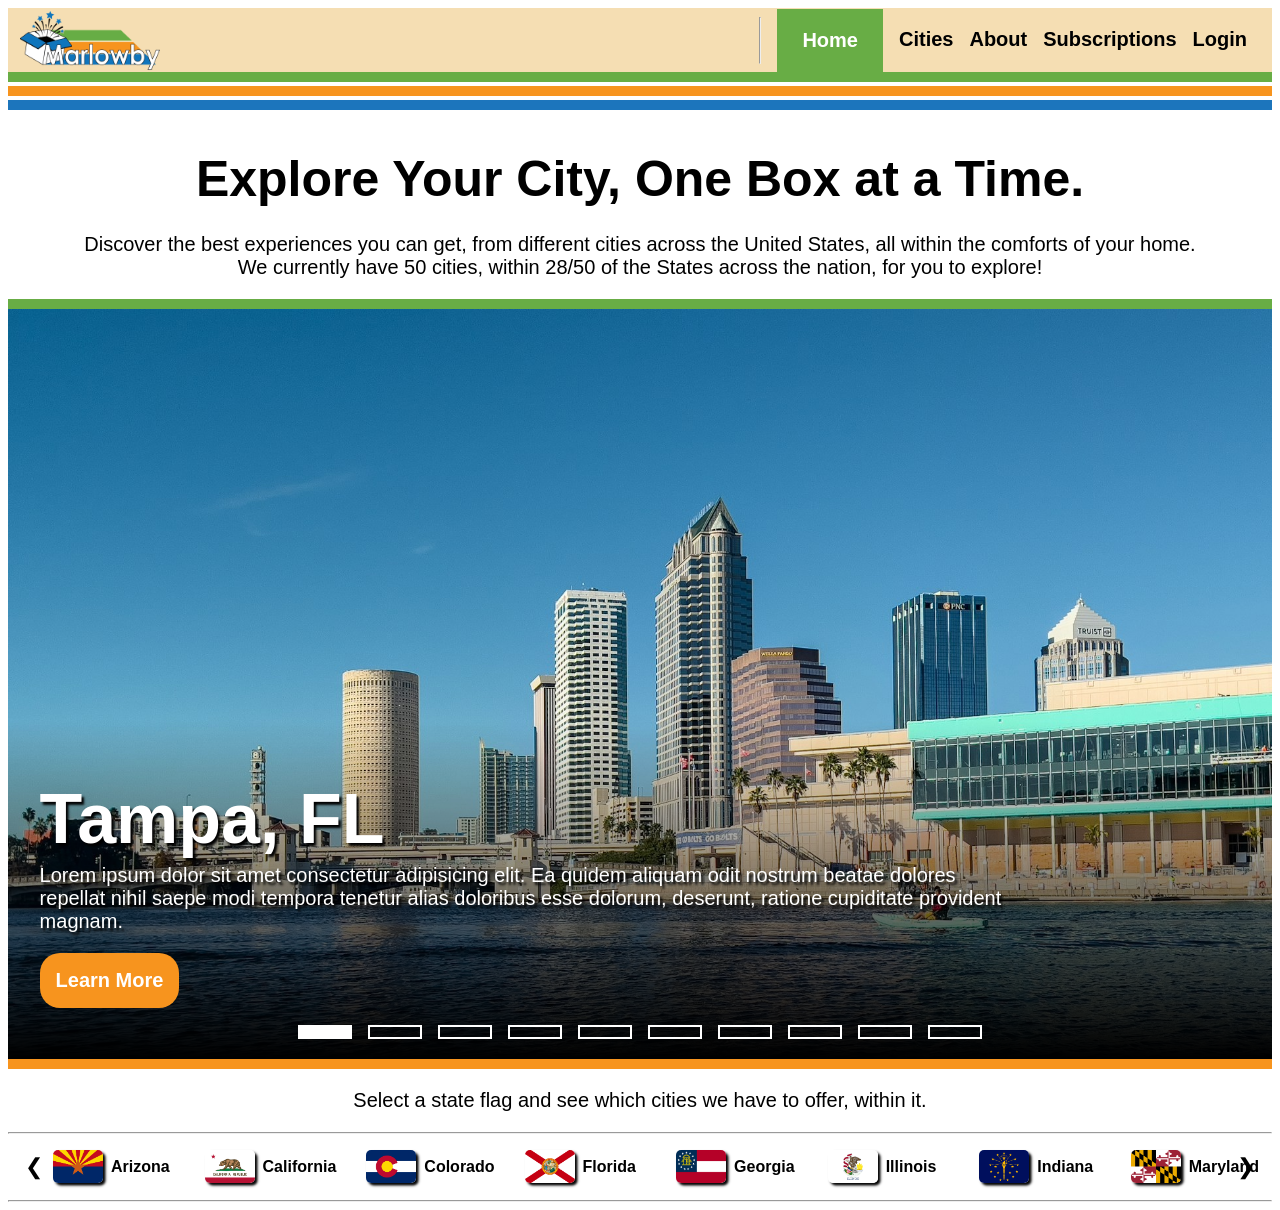
==== index.html @ a3197fec "Change navbar tools for better understanding and added code for a state Slider for the index.html an" ====
<!DOCTYPE html>
<html lang="en">
<head>
    <meta charset="UTF-8">
    <meta name="viewport" content="width=device-width, initial-scale=1.0">
    <link rel="stylesheet" type="text/css" href="NavBar.css">
    <link rel="stylesheet" type="text/css" href="indexStyle.css">
    <link rel="stylesheet" type="text/css" href="stateSlider.css">
    <link rel="icon" type="image/x-icon" href="Images/Logo/MarlowbyWebsite-Icon.png">
    <title>Marlowby/Home</title>
</head>
<body>
    <nav>
        <img src="Images/Logo/Marlowby Website-NavLogo.png" translate="Marlowby">
        <ul class="navLinkes">
            <li id="welcomeMessage"></li>
            <hr>
            <li style="padding: 1.25rem 25px;" class="activePage">Home</li>
            <li><a href="Cities.html">Cities</a></li>
            <li><a href="AboutUs.html">About</a></li>
            <li><a href="Subscription.html">Subscriptions</a></li>
            <li><a style="padding-right: 25px;" href="Login.html" id="loginNav">Login</a></li>
        </ul>
    </nav>
    <div class="greenLine">_</div>
    <div class="orangeLine">_</div>
    <div class="blueLine">_</div>

    <header class="sumInfo">
        <h1>Explore Your City, One Box at a Time.</h1>
        <p>Discover the best experiences you can get, from different cities across the United States, all within the comforts of your home.<br>
        We currently have 50 cities, within 28/50 of the States across the nation, for you to explore!</p>
    </header>
    <div class="greenLine" style="margin-bottom: 0;">_</div>

    <!--Cities' Slider-->
    <div id="citySlider">
        <figure>
            <div style="left: 0.25%;" class="cityInfo">
                <h1>Tampa, FL</h1>
                <p>Lorem ipsum dolor sit amet consectetur adipisicing elit. Ea quidem aliquam odit nostrum beatae dolores repellat nihil saepe modi tempora tenetur alias doloribus esse dolorum, deserunt, ratione cupiditate provident magnam.</p>
                <button><a href="Cities.html">Learn More</a></button>
            </div>
            <img src="Images/Cities/Edgar Cotto-Tampa-unsplash.jpg" alt="Tampa">
            <div style="left: 10.25%;" class="cityInfo">
                <h1>Los Angeles, CA</h1>
                <p>Lorem ipsum dolor sit amet consectetur adipisicing elit. Harum, deserunt nisi? Et, sunt quas? Quidem et ratione facere expedita inventore quod eius necessitatibus deleniti. Rerum optio tenetur ducimus magni et.</p>
                <button><a href="Cities.html">Learn More</a></button>
            </div>
            <img src="Images/Cities/Jake Blucker-Los Angeles-unsplash.jpg" alt="Los Angeles">
            <div style="left: 20.25%;" class="cityInfo">
                <h1>Columbus, OH</h1>
                <p>Lorem ipsum dolor sit amet consectetur adipisicing elit. Voluptates repudiandae nobis doloribus alias minima sed impedit libero a aliquam fugiat. Reprehenderit neque quidem nobis culpa ab optio quis vel libero.</p>
                <button><a href="Cities.html">Learn More</a></button>
            </div>
            <img src="Images/Cities/Jordan Griffith-Columbus-unsplash.jpg" alt="Columbus">
            <div style="left: 30.25%;" class="cityInfo">
                <h1>Jacksonville, FL</h1>
                <p>Lorem ipsum dolor sit amet consectetur adipisicing elit. Veniam accusantium laudantium id, cumque, illum a voluptas optio nemo sapiente repellendus, eaque voluptate fugiat quas exercitationem et ea tempora minima? Voluptatibus?</p>
                <button><a href="Cities.html">Learn More</a></button>
            </div>
            <img src="Images/Cities/Lance Asper-Jacksonville-unsplash.jpg" alt="Jacksonville">
            <div style="left: 40.25%;" class="cityInfo">
                <h1>New York City, NY</h1>
                <p>Lorem ipsum dolor sit amet consectetur adipisicing elit. Adipisci quam nostrum, explicabo, eos itaque minima ipsum fuga veniam doloremque facere tenetur laboriosam aliquam aut harum. Aspernatur alias ipsa impedit sunt.</p>
                <button><a href="Cities.html">Learn More</a></button>
            </div>
            <img src="Images/Cities/Luca Bravo-New York City-unsplash.jpg" alt="New York City">
            <div style="left: 50.25%;" class="cityInfo">
                <h1>Tulsa, OK</h1>
                <p>Lorem ipsum dolor sit amet consectetur adipisicing elit. Qui aut velit eum sunt ipsam ducimus sed quas. Sint est debitis doloribus dolore error tenetur inventore accusamus cumque, culpa dolorum ipsam!</p>
                <button><a href="Cities.html">Learn More</a></button>
            </div>
            <img src="Images/Cities/Mick Haupt-Tulsa-unsplash.jpg" alt="Tulsa">
            <div style="left: 60.25%;" class="cityInfo">
                <h1>Philadelphia, PA</h1>
                <p>Lorem ipsum, dolor sit amet consectetur adipisicing elit. Aut magnam, id incidunt ipsa impedit, a nostrum nam alias iusto numquam sunt mollitia minima ipsum quod deleniti ratione, ex eius culpa?</p>
                <button><a href="Cities.html">Learn More</a></button>
            </div>
            <img src="Images/Cities/Pretty Pink-Philadelphia-unsplash.jpg" alt="Philadelphia">
            <div style="left: 70.25%;" class="cityInfo">
                <h1>Chicago, IL</h1>
                <p>Lorem ipsum, dolor sit amet consectetur adipisicing elit. Temporibus quia aspernatur obcaecati. Distinctio numquam ut, ab necessitatibus adipisci quidem at reprehenderit quasi. Unde magni consequatur, exercitationem veniam labore aperiam expedita!</p>
                <button><a href="Cities.html">Learn More</a></button>
            </div>
                <img src="Images/Cities/Richard McDavid-Chicago-unsplash.jpg" alt="Chicago">
            <div style="left: 80.25%;" class="cityInfo">
                <h1>Arlington, TX</h1>
                <p>Lorem ipsum, dolor sit amet consectetur adipisicing elit. Repellat dicta odit, exercitationem voluptas vero similique. Dolores, doloribus quis. Numquam odio iste assumenda saepe architecto voluptatum delectus quas sunt veritatis distinctio!</p>
                <button><a href="Cities.html">Learn More</a></button>
            </div>
            <img src="Images/Cities/Trac Vu-Arlington-unsplash.jpg" alt="Arlington">
            <div style="left: 90.25%;" class="cityInfo">
                <h1>Houston, TX</h1>
                <p>Lorem ipsum dolor sit amet consectetur adipisicing elit. Tempore minima ullam pariatur perferendis cum, mollitia nemo alias iure molestias aspernatur non libero dolorem ducimus eligendi maiores suscipit consectetur placeat! Necessitatibus!</p>
                <button><a href="Cities.html">Learn More</a></button>
            </div>
            <img src="Images/Cities/Trac Vu-Houston-unsplash.jpg" alt="Houston">
        </figure>
        <div class="citySliderBtns">
            <input type="radio" name="r" id="r1">
            <input type="radio" name="r" id="r2">
            <input type="radio" name="r" id="r3">
            <input type="radio" name="r" id="r4">
            <input type="radio" name="r" id="r5">
            <input type="radio" name="r" id="r6">
            <input type="radio" name="r" id="r7">
            <input type="radio" name="r" id="r8">
            <input type="radio" name="r" id="r9">
            <input type="radio" name="r" id="r10">
        </div>
        <div class="citySliderNav">
            <label for="r1" class="bar"></label>
            <label for="r2" class="bar"></label>
            <label for="r3" class="bar"></label>
            <label for="r4" class="bar"></label>
            <label for="r5" class="bar"></label>
            <label for="r6" class="bar"></label>
            <label for="r7" class="bar"></label>
            <label for="r8" class="bar"></label>
            <label for="r9" class="bar"></label>
            <label for="r10" class="bar"></label>
        </div>
    </div>
     <div class="orangeLine">_</div>
    
    <!--How it works-->
    <!--<div class="sumInfo">
        <h1>How it works!</h1>
    </div>-->
    
    <!--States' Slider-->
    <div class="sumInfo">
        <p>Select a state flag and see which cities we have to offer, within it.</p>
    </div>
    <hr>
    <div id="stateSlider">
        <button class="sliderArrow leftArrow" onclick="slideStates(-1)">
            &#10094;
        </button>
        <ul class="stateBox" id="stateList">
            <li class="stateFlag">
                <a href="Cities.html"><img src="Images/State Flags/az.jpg" alt="Arizona">
                    <h1>Arizona</h1>
                </a>
            </li>
            <li class="stateFlag">
                <a href="Cities.html"><img src="Images/State Flags/ca.jpg" alt="California">
                    <h1>California</h1>
                </a>
            </li>
            <li class="stateFlag">
                <a href="Cities.html"><img src="Images/State Flags/co.jpg" alt="Colorado">
                    <h1>Colorado</h1>
                </a>
            </li>
            <li class="stateFlag">
                <a href="Cities.html"><img src="Images/State Flags/fl.jpg" alt="Florida">
                    <h1>Florida</h1>
                </a>
            </li>
            <li class="stateFlag">
                <a href="Cities.html"><img src="Images/State Flags/ga.jpg" alt="Georgia">
                    <h1>Georgia</h1>
                </a>
            </li>
            <li class="stateFlag">
                <a href="Cities.html"><img src="Images/State Flags/il.jpg" alt="Illinois">
                    <h1>Illinois</h1>
                </a>
            </li>
            <li class="stateFlag">
                <a href="Cities.html"><img src="Images/State Flags/in.jpg" alt="Indiana">
                    <h1>Indiana</h1>
                </a>
            </li>
                  <li class="stateFlag">
                <a href="Cities.html"><img src="Images/State Flags/md.jpg" alt="Maryland">
                    <h1>Maryland</h1>
                </a>
            </li>
            <li class="stateFlag">
                <a href="Cities.html"><img src="Images/State Flags/ma.jpg" alt="Massachusetts">
                    <h1>Massachusetts</h1>
                </a>
            </li>
            <li class="stateFlag">
                <a href="Cities.html"><img src="Images/State Flags/mi.jpg" alt="Michigan">
                    <h1>Michigan</h1>
                </a>
            </li>
            <li class="stateFlag">
                <a href="Cities.html"><img src="Images/State Flags/mn.jpg" alt="Minnesota">
                    <h1>Minnesota</h1>
                </a>
            </li>
            <li class="stateFlag">
                <a href="Cities.html"><img src="Images/State Flags/mo.jpg" alt="Montana">
                    <h1>Montana</h1>
                </a>
            </li>
            <li class="stateFlag">
                <a href="Cities.html"><img src="Images/State Flags/nc.jpg" alt="North Carolina">
                    <h1>North Carolina</h1>
                </a>
            </li>
            <li class="stateFlag">
                <a href="Cities.html"><img src="Images/State Flags/ne.jpg" alt="Nebraska">
                    <h1>Nebraska</h1>
                </a>
            </li>
            <li class="stateFlag">
                <a href="Cities.html"><img src="Images/State Flags/nm.jpg" alt="New Mexico">
                    <h1>New Mexico</h1>
                </a>
            </li>
            <li class="stateFlag">
                <a href="Cities.html"><img src="Images/State Flags/nv.jpg" alt="Nevada">
                    <h1>Nevada</h1>
                </a>
            </li>
            <li class="stateFlag">
                <a href="Cities.html"><img src="Images/State Flags/ny.jpg" alt="New York">
                    <h1>New York</h1>
                </a>
            </li>
            <li class="stateFlag">
                <a href="Cities.html"><img src="Images/State Flags/oh.jpg" alt="Ohio">
                    <h1>Ohio</h1>
                </a>
            </li>
            <li class="stateFlag">
                <a href="Cities.html"><img src="Images/State Flags/ok.jpg" alt="Oklahoma">
                    <h1>Oklahoma</h1>
                </a>
            </li>
            <li class="stateFlag">
                <a href="Cities.html"><img src="Images/State Flags/or.jpg" alt="Oregon">
                    <h1>Oregon</h1>
                </a>
            </li>
            <li class="stateFlag">
                <a href="Cities.html"><img src="Images/State Flags/pa.jpg" alt="Pennsylvania">
                    <h1>Pennsylvania</h1>
                </a>
            </li>
            <li class="stateFlag">
                <a href="Cities.html"><img src="Images/State Flags/tn.jpg" alt="Tennessee">
                    <h1>Tennessee</h1>
                </a>
            </li>
            <li class="stateFlag">
                <a href="Cities.html"><img src="Images/State Flags/tx.jpg" alt="Texas">
                    <h1>Texas</h1>
                </a>
            </li>
            <li class="stateFlag">
                <a href="Cities.html"><img src="Images/State Flags/va.jpg" alt="Virginia">
                    <h1>Virginia</h1>
                </a>
            </li>
            <li class="stateFlag">
                <a href="Cities.html"><img src="Images/State Flags/wa.jpg" alt="Washington">
                    <h1>Washington</h1>
                </a>
            </li>
            <li class="stateFlag">
                <a href="Cities.html"><img src="Images/State Flags/wi.jpg" alt="Wisconsin">
                    <h1>Wisconsin</h1>
                </a>
            </li>
        </ul>
        <button class="sliderArrow rightArrow" onclick="slideStates(1)">
            &#10095;
        </button>
    </div>
    <hr>

    <script src="logInScripts.js"></script>
    <script src="sliderScripts.js"></script>
</body>
</html>
---- NavBar.css ----
body{
    font-family: "Century Gothic", sans-serif;
    color: black;
}
nav {
    width: 100%;
    height: 4rem;
    background-color: wheat;
    display: flex;
    align-items: center;
    justify-content: flex-end;
}
nav img {
    margin-right: auto;
    margin-top: 0.25rem;
    padding: 0.75rem;
    width: 140px;
}
.navLinkes {
    list-style: none;
    display: flex;
    gap: 1rem;
}
.navLinkes li, #welcomeMessage {
    padding-top: 1.20rem;
    padding-bottom: 1.20rem;
    position: relative;
    font-size: 1.25rem;
    font-weight: bold;
}
.activePage {
    background-color: rgb(104 173 69);
    color: white;
}
.navLinkes li a{
    text-decoration: none;
    color: black;
    transition: 0.30s;
}
.navLinkes li a:hover {
    padding: 1.20rem 25px;
    padding-bottom: 1.30rem;
    font-size: 1.30rem;
    background-color: rgb(104 173 69);
    color: white;
    cursor: pointer;
}
#loginNav {
    position: relative;
    font-size: 1.25rem;
    font-weight: bold;
    text-decoration: none;
    transition: 0.30s;
}
.greenLine {
    width: 100%;
    height: 10px;
    margin-bottom: 0.25rem;
    background-color: rgb(104 173 69);
    color: transparent;
}
.orangeLine {
    width: 100%;
    height: 10px;
    margin-bottom: 0.25rem;
    background-color: rgb(247 148 30);
    color: transparent;
}
.blueLine {
    width: 100%;
    height: 10px;
    background-color: rgb(28 117 188);
    color: transparent;
}

/* MOBILE friendly */
@media (max-width: 768px) {

    nav {
        flex-direction: column;
        padding: 1rem;
    }

    .navLinkes {
        flex-direction: column;
        align-items: center;
        gap: 1rem;
    }
}
---- indexStyle.css ----
/* Header */
.sumInfo {
    text-align: center;
}
.sumInfo h1 {
    font-size: 50px;
    font-weight: bold;
    margin-top: 40px;
    margin-bottom: 25px;
}
.sumInfo p {
    font-size: 20px;
}

/* City Slider */
#citySlider {
    overflow: hidden;
    background-color: black;
    position: relative;
}

#citySlider figure {
    position: relative;
    width: 1000%;
    height: 750px;
    margin: 0;
    left: 0;
    animation: none;
    transition: transform 0.8s ease-in-out;
}
.cityInfo {
    position: absolute;
    color: white;
    text-shadow: 2.5px 2.5px 2.5px black;
    z-index: 1;
}
.cityInfo h1 {
    margin-top: 470px;
    margin-bottom: 0;
    font-size: 70px;
}
.cityInfo p {
    font-family: Arial, Helvetica, sans-serif;
    margin-top: 5px;
    font-size: 20px;
    width: 50%;
}
.cityInfo button {
    padding: 1rem;
    font-family: "Century Gothic", sans-serif;
    background-color: rgb(247 148 30);
    color: white;
    border: none;
    border-radius: 20px;
    cursor: pointer;
}
.cityInfo a {
    font-size: 1.25rem;
    font-weight: bold;
    text-decoration: none;
    color: white;
    transition: 0.25s;
}
.cityInfo a:hover {
    font-size: 1.30rem;
}
#citySlider figure img {
    float: left;
    width: 10%;
    height: 750px;
    mask-image: linear-gradient(to bottom, black 55%, transparent);
}
.citySliderNav {
    bottom: 20px;
    display: flex;
    column-gap: 1rem;
    position: absolute;
    left: 50%;
    transform: translateX(-50%);
    z-index: 2;
}
input[name="r"]{
    position: absolute;
    visibility: hidden;
}
.bar {
    width: 50px;
    height: 10px;
    border: 2px solid white;
    cursor: pointer;
    transition: 1s;
}
.bar:hover {
    width: 55px;
    height: 15px;
    background-color: white;
}
.bar.active {
    background-color: white;
}

/* MOBILE friendly */
@media screen and (max-width: 750px) {

    nav {
        flex-direction: column;
        height: auto;
        padding: 15px;
    }
    nav ul {
        flex-direction: column;
        align-items: center;
        padding: 0;
    }
    header p:first-child {
        font-size: 30px !important;
    }
    header p:nth-child(2) {
        font-size: 16px !important;
        padding: 0 15px;
    }
    #citySlider figure, #citySlider figure img {
        height: 325px;
    }
    .cityInfo h1 {
        margin-top: 130px;
        font-size: 35px;
    }
    .cityInfo p {
        font-size: 14px;
        width: 30%;
    }
    .cityInfo button {
        padding: 0.75rem;
    }
    .cityInfo a {
        font-size: .75rem;
    }
    .cityInfo a:hover {
    font-size: .90rem;
}
    .bar {
        width: 25px;
        height: 5px;
    }
    .bar:hover {
        width: 30px;
        height: 10px;
    }
    .citySliderNav {
        bottom: 10px;
        column-gap: 0.5rem;
    }
}
---- stateSlider.css ----
#stateSlider {
    overflow: hidden;
    position: relative;
    font-family: "Century Gothic", sans-serif;
    width: 100%;
    padding: 10px, 60px, 10px, 30px;
    box-sizing: border-box;
}

.stateBox {
    list-style: none;
    display: grid;
    grid-template-columns: repeat(8, 1fr);
    grid-template-rows: repeat(1, 50px);
    gap: 12px;
    margin: auto;
    transition: transform 0.5s ease;
}

.stateFlag {
    border-radius: 5px;
    padding: 5px;
    width: 100%;
    height: 50px;
    display: flex;
    align-items: center;
    gap: 8px;
    box-sizing: border-box;
}
.stateFlag img {
    width: 50px;
    height: 33px;
    border-radius: 5px;
    box-shadow: 2.5px 2.5px 2.5px black;
}
.stateFlag h1 {
    font-size: 16px;
    margin: 8px;
}
.stateFlag a {
    display: flex;
    text-decoration: none;
    color: black;
    transition: 0.30s;
}
.stateFlag a:hover {
    color: rgb(28 117 188);
    cursor: pointer;
}
.sliderArrow {
    position: absolute;
    top: 50%;
    transform: translateY(-50%);
    z-index: 2;
    border: none;
    color: black;
    background-color: transparent;
    font-size: 22px;
    cursor: pointer;
    padding: 12px;
    transition: 0.30s;;
}
.leftArrow {
    left: 5px;
}

.rightArrow {
    right: 5px;
}
.sliderArrow:hover {
    background: rgb(28, 117, 188);
    color: white;
}
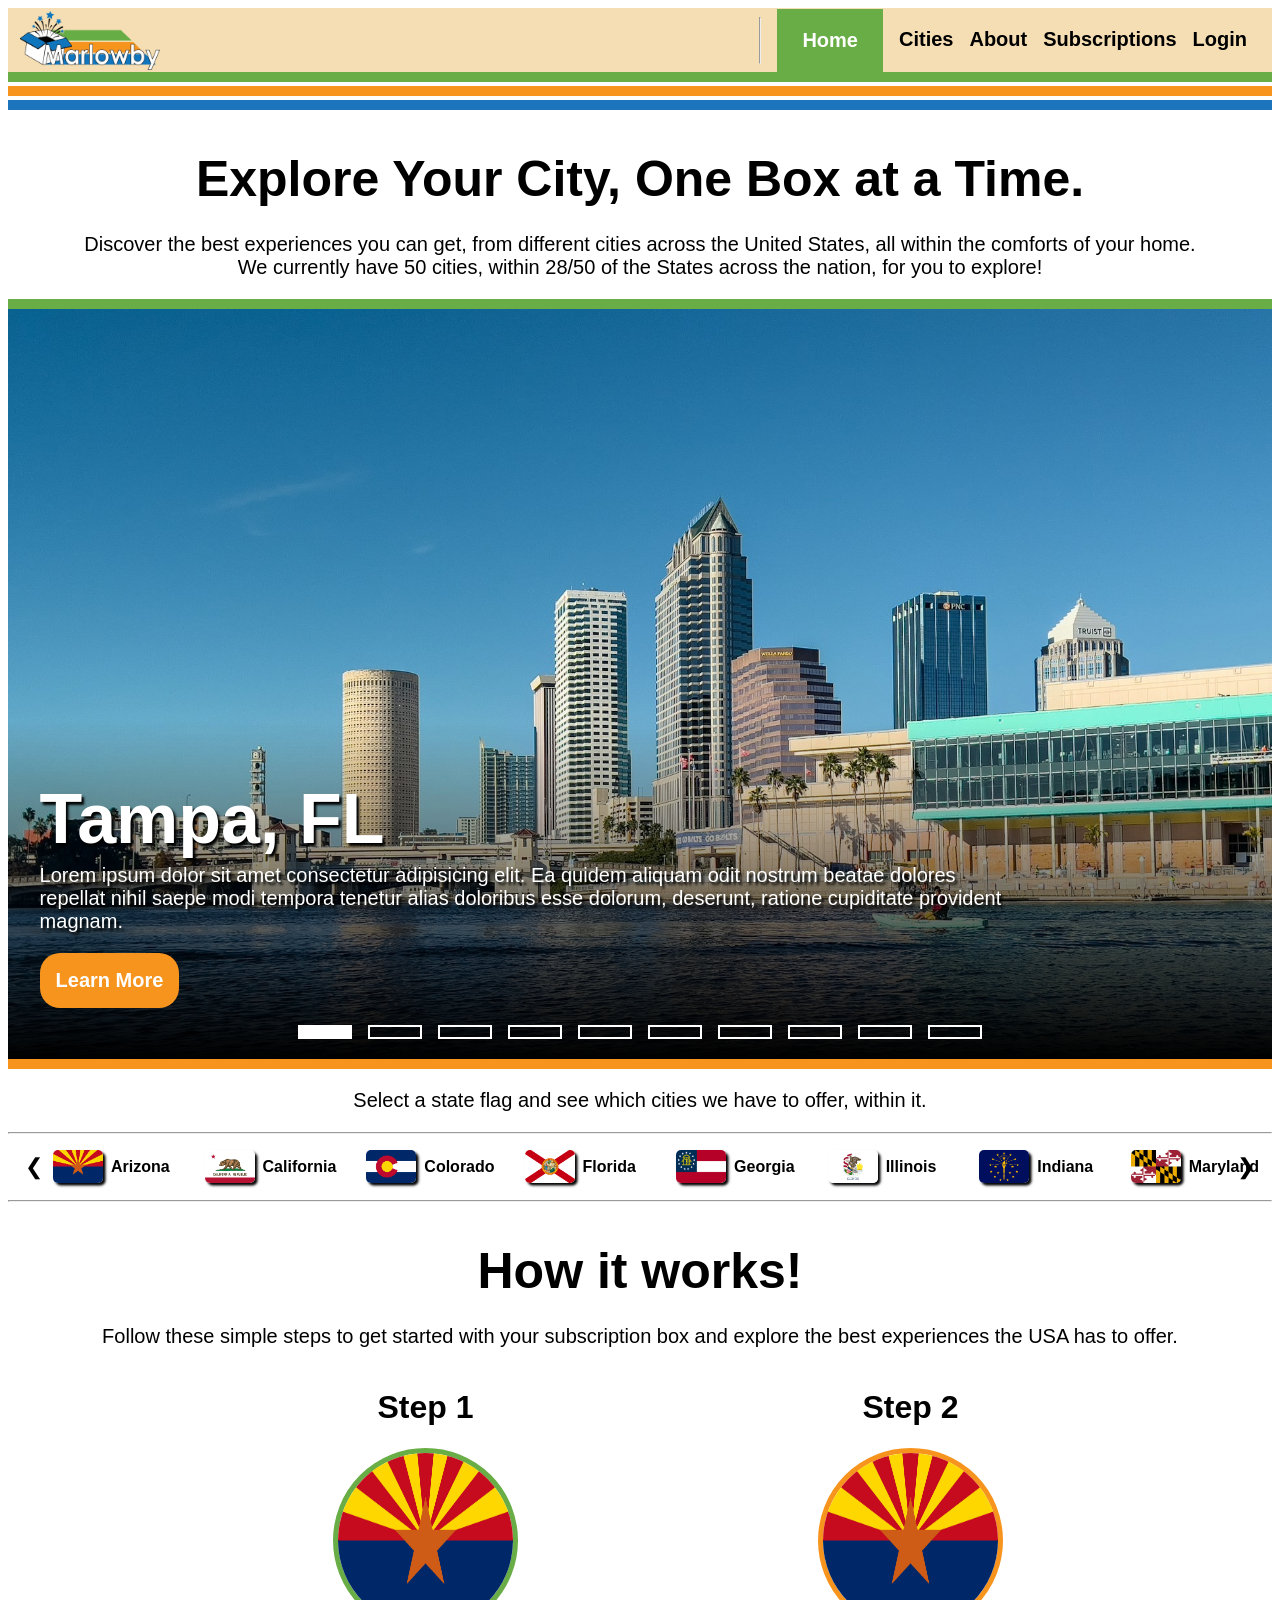
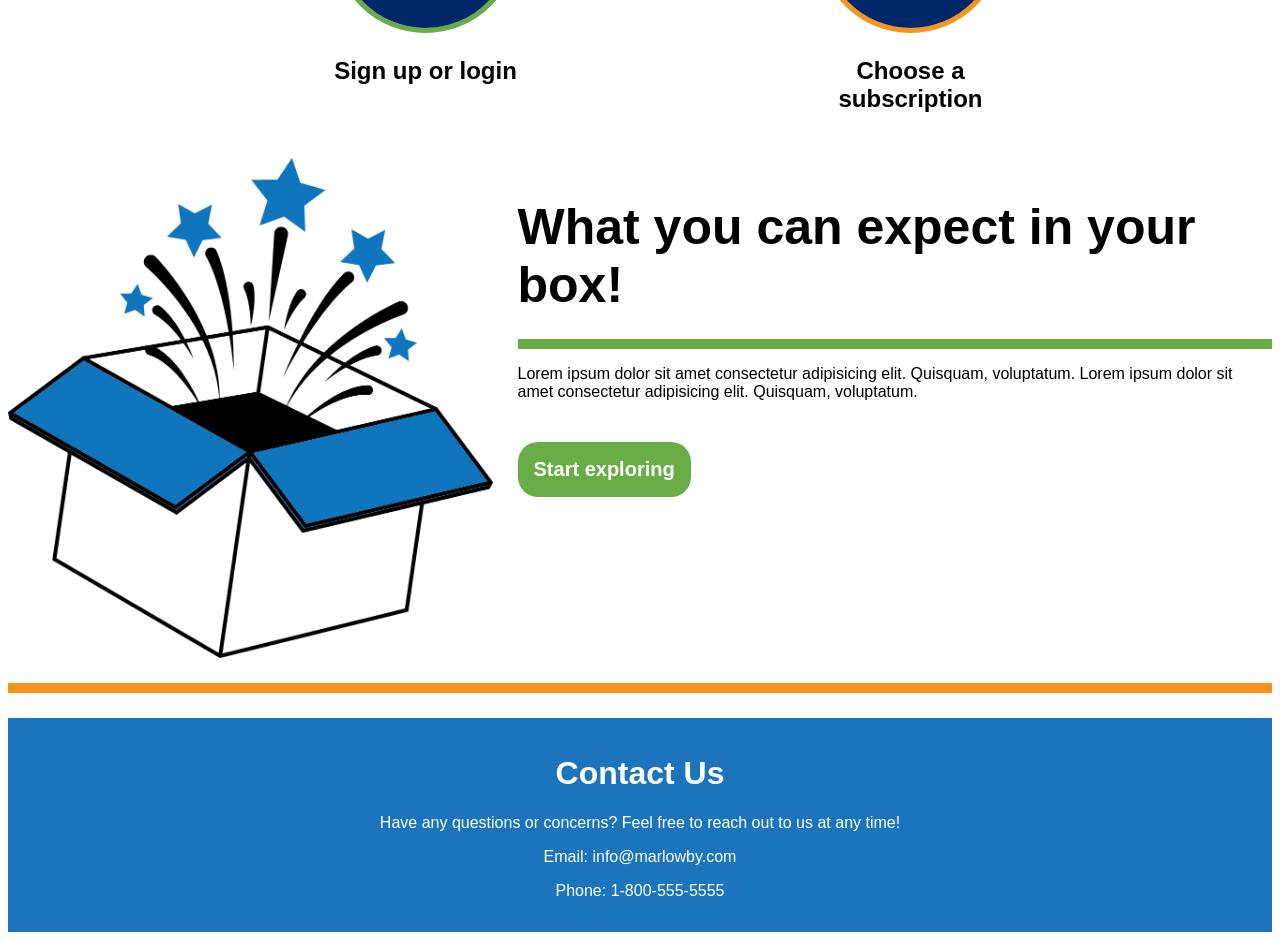
==== commit c6824e88: "Enhance Subscription and Index pages with 'How it works' section and styling updates; adjust navbar " ====
--- a/index.html
+++ b/index.html
@@ -124,11 +124,6 @@
     </div>
      <div class="orangeLine">_</div>
     
-    <!--How it works-->
-    <!--<div class="sumInfo">
-        <h1>How it works!</h1>
-    </div>-->
-    
     <!--States' Slider-->
     <div class="sumInfo">
         <p>Select a state flag and see which cities we have to offer, within it.</p>
@@ -276,6 +271,51 @@
     </div>
     <hr>
 
+    <!--How it works-->
+    <div class="sumInfo">
+        <h1>How it works!</h1>
+        <p>Follow these simple steps to get started with your subscription box and explore the best experiences the USA has to offer.</p>
+    </div>
+        <div class="steps">
+            <div class="step1">
+                <h1>Step 1</h1>
+                <img src="Images/State Flags/az.jpg">
+                <h2>Sign up or login</h2>
+            </div>
+            <div class="step2">
+                <h1>Step 2</h1>
+                <img src="Images/State Flags/az.jpg">
+                <h2>Choose a subscription</h2>
+            </div>
+            <div class="step3">
+                <h1>Step 3</h1>
+                <img src="Images/State Flags/az.jpg">
+                <h2>Wait for your delivery</h2>
+            </div>
+            </div>
+
+    <!--Box Showing-->
+    <div class="boxShow">
+        <img src="Images/Logo/MarlowbyWebsite-Icon.png">
+        <div class="boxShowInfo">
+            <h1>What you can expect in your box!</h1>
+            <div class="greenLine">_</div>
+            <p>Lorem ipsum dolor sit amet consectetur adipisicing elit. Quisquam, voluptatum. Lorem ipsum dolor sit amet consectetur adipisicing elit. Quisquam, voluptatum.</p>
+            <button><a href="subscription.html">Start exploring</a></button>
+        </div>
+    </div>
+    <div style="margin-top: 25px;" class="orangeLine">_</div>
+
+    <!--Footer-->
+    <footer>
+        <div class="footerInfo">
+            <h1>Contact Us</h1>
+            <p>Have any questions or concerns? Feel free to reach out to us at any time!</p>
+            <p>Email: info@marlowby.com</p>
+            <p>Phone: 1-800-555-5555</p>
+        </div>
+    </footer>
+
     <script src="logInScripts.js"></script>
     <script src="sliderScripts.js"></script>
 </body>
--- a/indexStyle.css
+++ b/indexStyle.css
@@ -99,6 +99,81 @@
     background-color: white;
 }
 
+/* How it works */
+.steps {
+    text-align: center;
+    padding: 0 25px;
+    display: flex;
+}
+.steps img {
+    width: 175px;
+    height: 175px;
+    border-radius: 50%;
+}
+.step1 {
+    margin-right: 300px;
+    margin-left: 300px;
+}
+.step1 img {
+    border: 5px solid rgb(104 173 69);
+}
+.step2 img {
+    border: 5px solid rgb(247 148 30);
+}
+.step3 img {
+    border: 5px solid rgb(79 129 189);
+}
+.step3 {
+    margin-left: 300px;
+}
+
+/* Box showing */
+.boxShow {
+    display: flex;
+    gap: 25px;
+    margin-top: 25px;
+}
+.boxShow h1 {
+    font-size: 50px;
+    font-weight: bold;
+    margin-top: 40px;
+    margin-bottom: 25px;
+}
+.boxShow img {
+    width: 500px;
+    height: 500px;
+    border-radius: 5px;
+}
+.boxShow button {
+    margin-top: 25px;
+    padding: 1rem;
+    background-color: rgb(104 173 69);
+    border: none;
+    border-radius: 20px;
+    cursor: pointer;
+    transition: 0.30s;
+}
+.boxShow button a {
+   text-decoration: none;
+   font-family: "Century Gothic", sans-serif;
+   font-size: 1.25rem;
+   font-weight: bold;
+   color: white;
+}
+.boxShow button:hover {
+    background-color: rgb(247 148 30);
+}
+
+/*Footer*/
+footer {
+    font-family: "Century Gothic", sans-serif;
+    margin-top: 25px;
+    background-color: rgb(28 117 188);
+    color: white;
+    text-align: center;
+    padding: 1rem;
+}
+
 /* MOBILE friendly */
 @media screen and (max-width: 750px) {
 
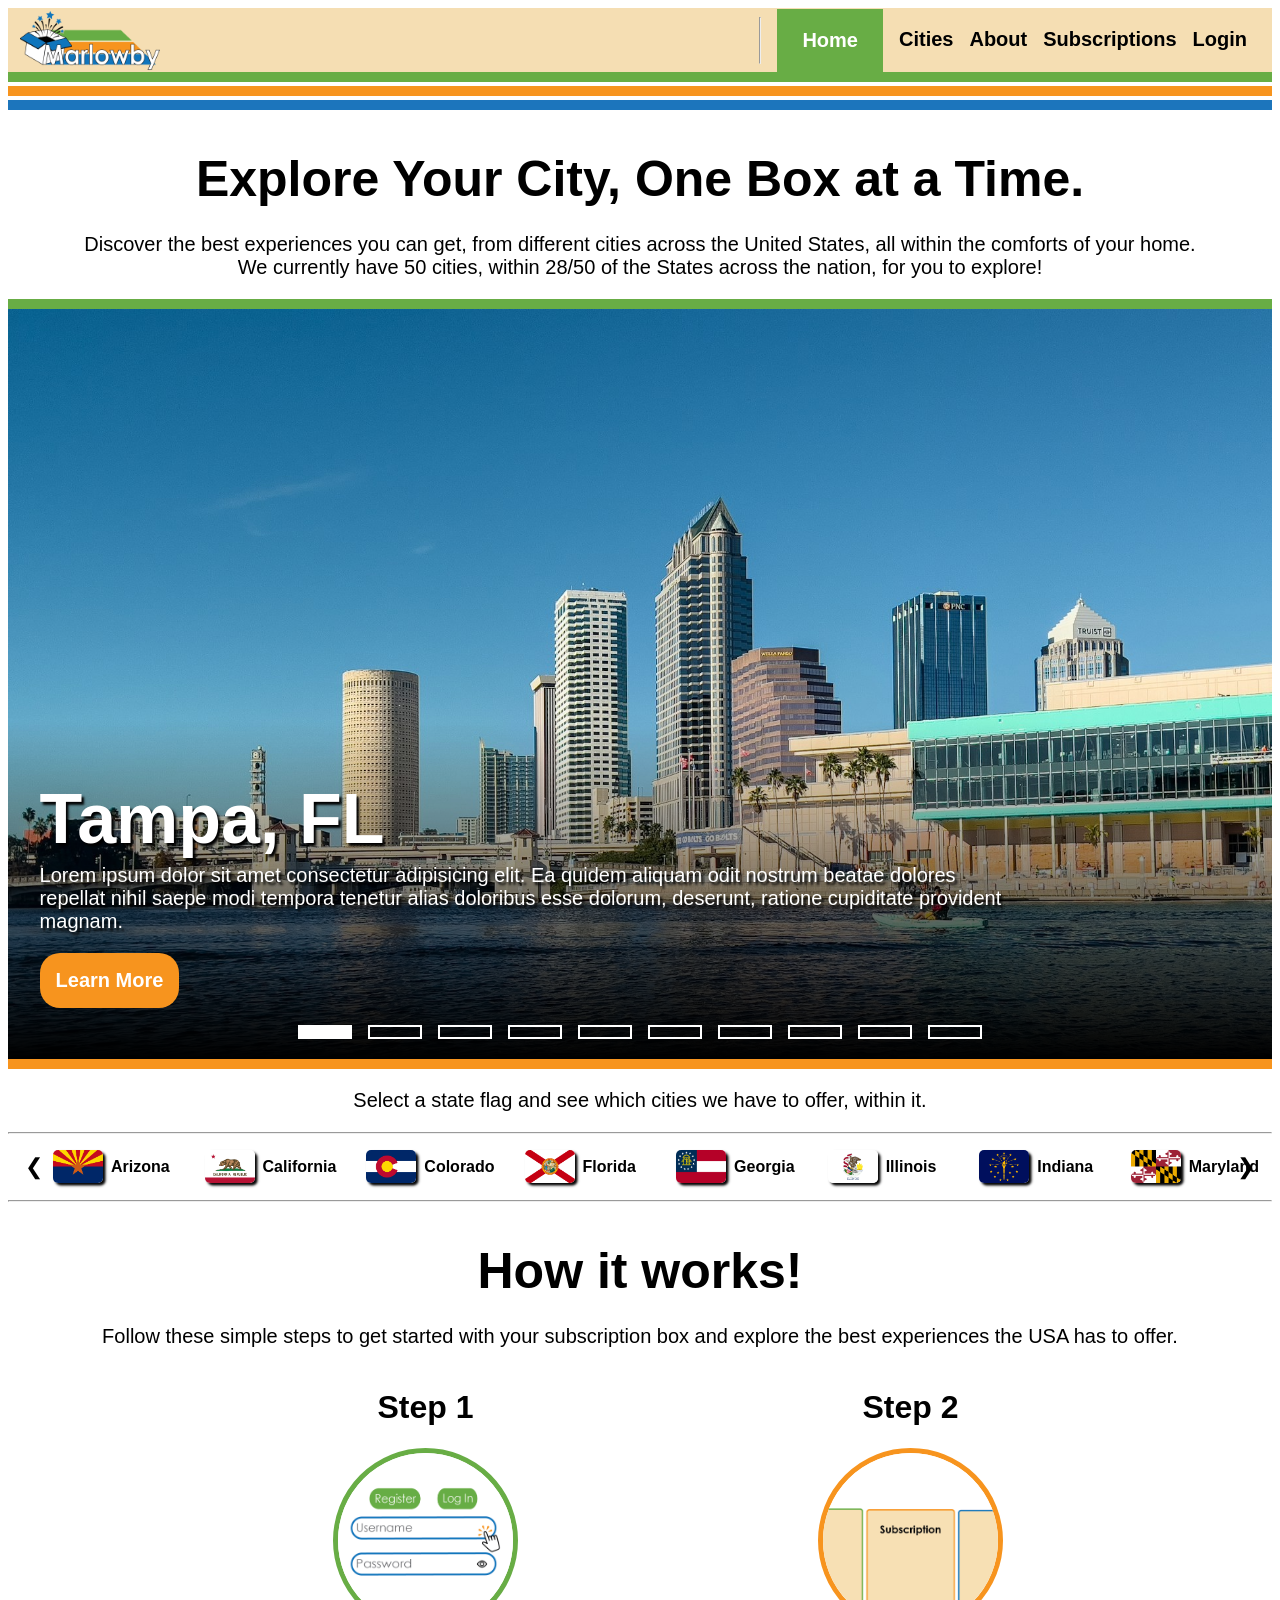
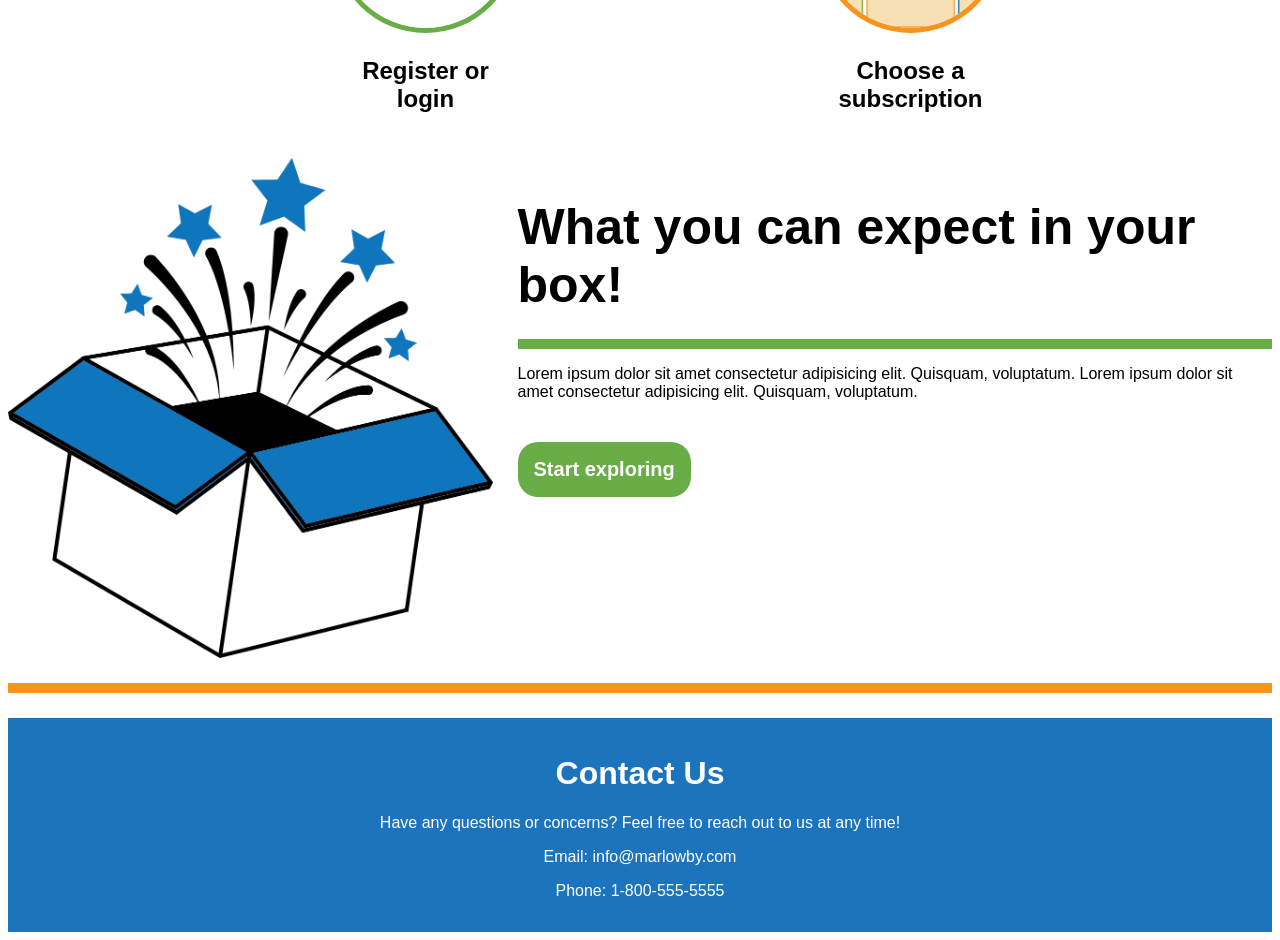
==== commit 61f88845: "Update images and headings in index.html" ====
--- a/index.html
+++ b/index.html
@@ -279,20 +279,20 @@
         <div class="steps">
             <div class="step1">
                 <h1>Step 1</h1>
-                <img src="Images/State Flags/az.jpg">
-                <h2>Sign up or login</h2>
+                <img src="Images/Steps/Step1-Image.png">
+                <h2>Register or login</h2>
             </div>
             <div class="step2">
                 <h1>Step 2</h1>
-                <img src="Images/State Flags/az.jpg">
+                <img src="Images/Steps/Step2-Image.png">
                 <h2>Choose a subscription</h2>
             </div>
             <div class="step3">
                 <h1>Step 3</h1>
-                <img src="Images/State Flags/az.jpg">
+                <img src="Images/Steps/Step3-image.png">
                 <h2>Wait for your delivery</h2>
             </div>
-            </div>
+        </div>
 
     <!--Box Showing-->
     <div class="boxShow">
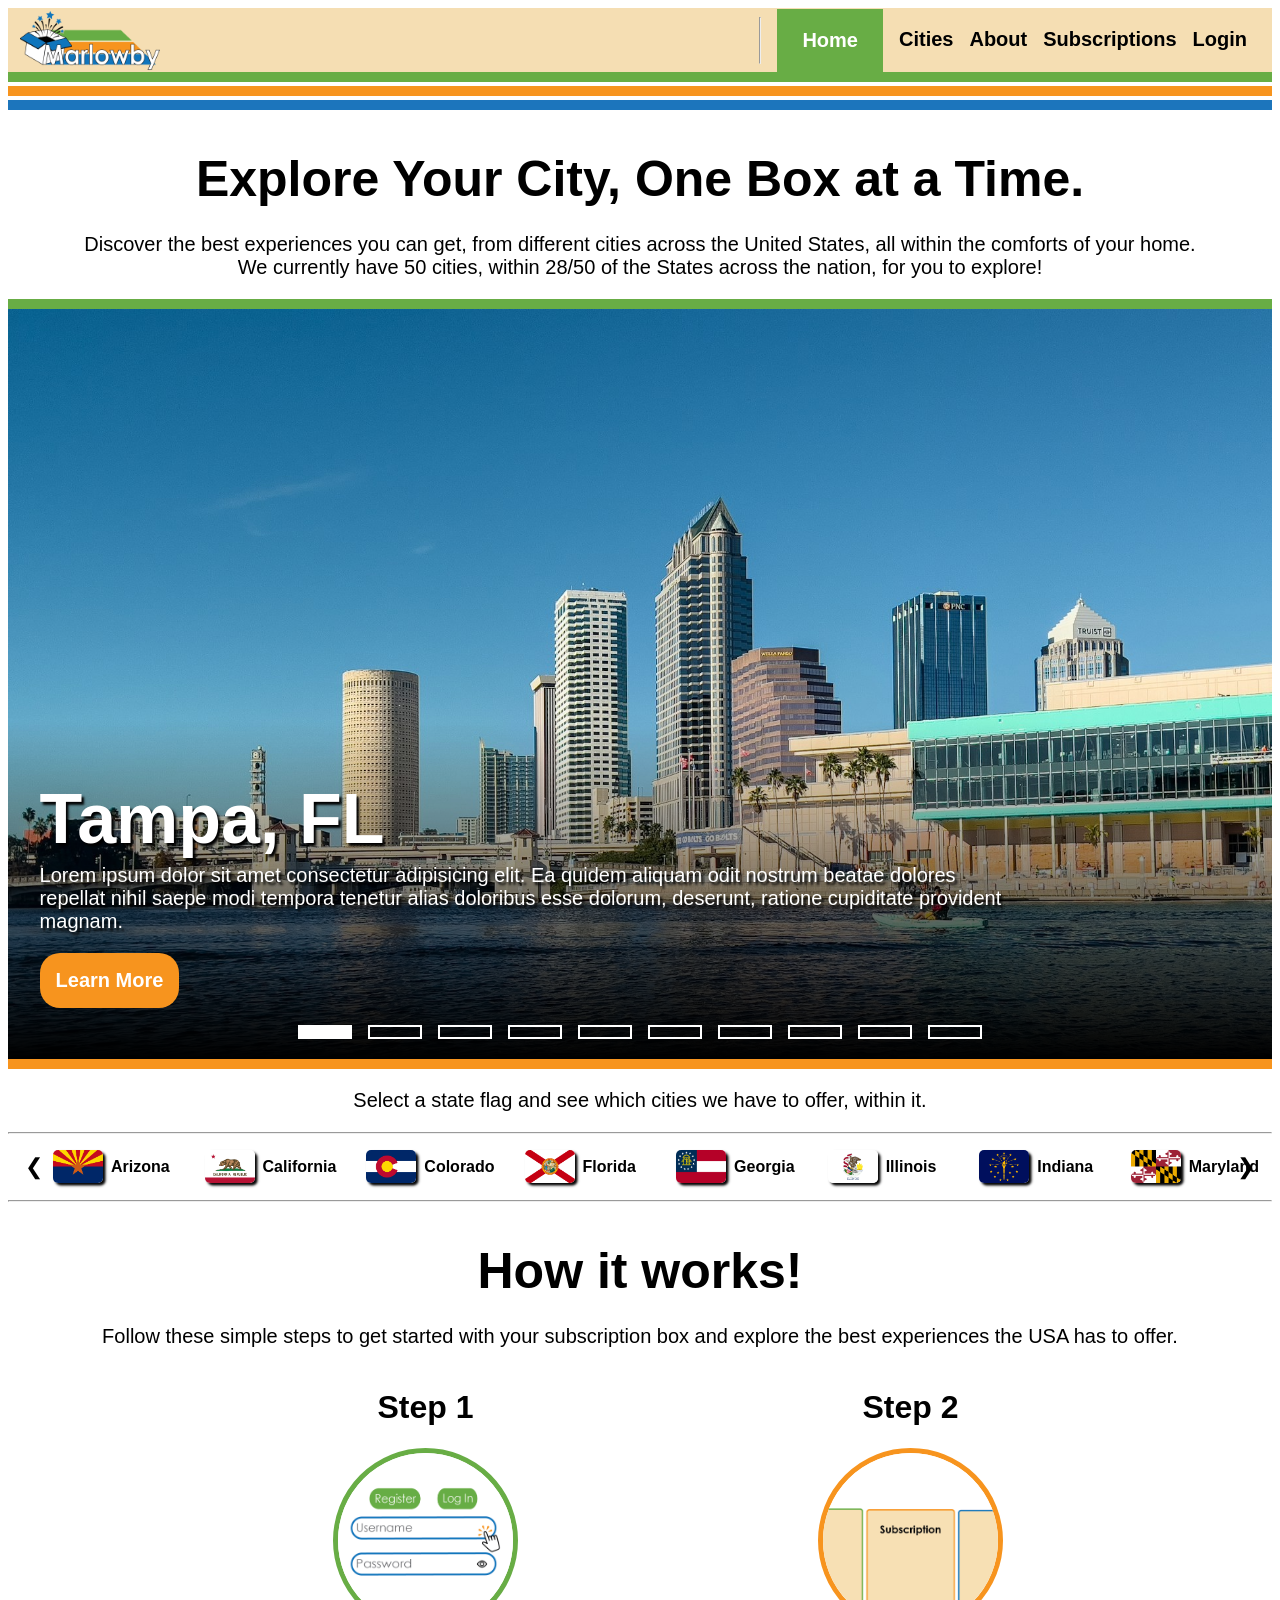
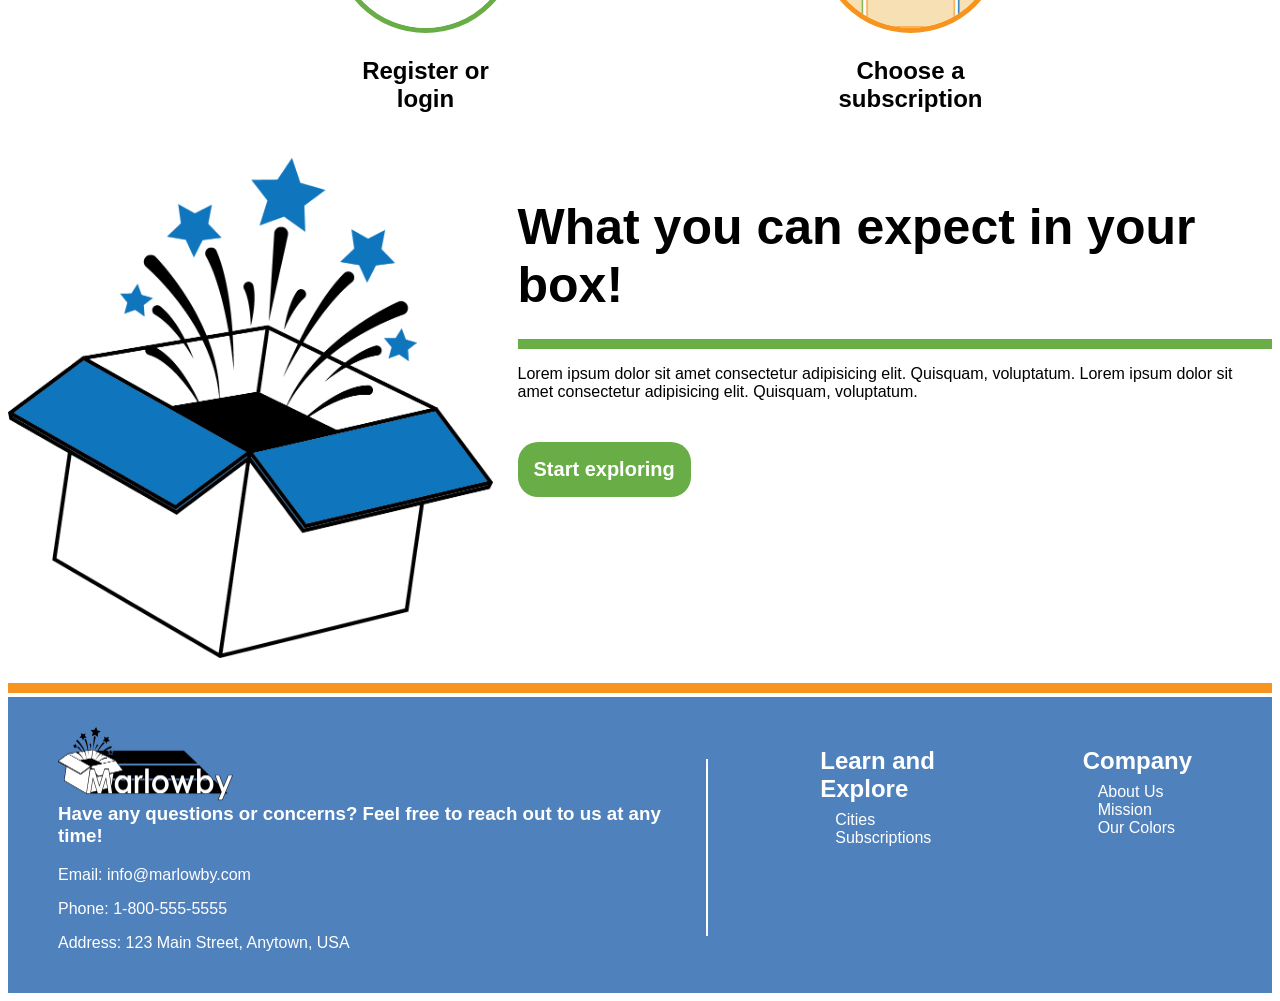
==== commit 9fe054d9: "Add footer section to About Us and Cities pages; create Footer.css for styling" ====
--- a/index.html
+++ b/index.html
@@ -4,6 +4,7 @@
     <meta charset="UTF-8">
     <meta name="viewport" content="width=device-width, initial-scale=1.0">
     <link rel="stylesheet" type="text/css" href="NavBar.css">
+    <link rel="stylesheet" type="text/css" href="Footer.css">
     <link rel="stylesheet" type="text/css" href="indexStyle.css">
     <link rel="stylesheet" type="text/css" href="stateSlider.css">
     <link rel="icon" type="image/x-icon" href="Images/Logo/MarlowbyWebsite-Icon.png">
@@ -309,11 +310,32 @@
     <!--Footer-->
     <footer>
         <div class="footerInfo">
-            <h1>Contact Us</h1>
-            <p>Have any questions or concerns? Feel free to reach out to us at any time!</p>
-            <p>Email: info@marlowby.com</p>
-            <p>Phone: 1-800-555-5555</p>
-        </div>
+             <div class="contactInfo">
+                <img src="Images/Logo/Marlowby Website Logo-No Color.png" alt="Marlowby Logo">
+                <h3>Have any questions or concerns? Feel free to reach out to us at any time!</h3>
+                <p>Email: info@marlowby.com</p>
+                <p>Phone: 1-800-555-5555</p>
+                <p>Address: 123 Main Street, Anytown, USA</p>
+            </div>
+            <hr>
+            <div class="infoGroups">
+                <div class="Group1">
+                    <h2>Learn and Explore</h2>
+                    <ul>
+                    <li><a href="Cities.html">Cities</a></li>
+                    <li><a href="Subscription.html">Subscriptions</a></li>
+                    </ul>
+                </div>
+                <div class="Group2">
+                    <h2>Company</h2>
+                    <ul>
+                        <li><a href="AboutUs.html">About Us</a></li>
+                        <li>Mission</li>
+                        <li>Our Colors</li>
+                    </ul>
+                </div>
+            </div>
+         </div>
     </footer>
 
     <script src="logInScripts.js"></script>
--- a/NavBar.css
+++ b/NavBar.css
@@ -9,6 +9,12 @@
     display: flex;
     align-items: center;
     justify-content: flex-end;
+}
+.navBar {
+    position: fixed;
+    width: 100%;
+    top: 0;
+    z-index: 1000;
 }
 nav img {
     margin-right: auto;
--- a/Footer.css
+++ b/Footer.css
@@ -0,0 +1,43 @@
+footer {
+    padding: 25px 0;
+    display: flex;
+    flex-direction: column;
+    background-color: rgb(79 129 189);
+    color: white;
+}
+.footerInfo {
+    margin-top: 5px;
+    display: flex;
+}
+.contactInfo {
+    margin-left: 50px;
+}
+.contactInfo img{
+    width: 175px;
+}
+.contactInfo h3 {
+    margin-top: -5px;
+}
+footer hr {
+    margin: 2rem;
+    border: 1px solid white;
+}
+.infoGroups {
+    display: flex;
+    gap: 75px;
+    margin: 0 5rem;
+}
+.infoGroups ul{
+    margin-top: -12px;
+    margin-left: -25px;    
+    list-style-type: none;
+}
+.infoGroups li a{
+    text-decoration: none;
+    color: white;
+    transition: 1s;
+}
+.infoGroups li a:hover{
+    font-size: larger;
+    font-weight: bold;
+}
--- a/indexStyle.css
+++ b/indexStyle.css
@@ -164,16 +164,6 @@
     background-color: rgb(247 148 30);
 }
 
-/*Footer*/
-footer {
-    font-family: "Century Gothic", sans-serif;
-    margin-top: 25px;
-    background-color: rgb(28 117 188);
-    color: white;
-    text-align: center;
-    padding: 1rem;
-}
-
 /* MOBILE friendly */
 @media screen and (max-width: 750px) {
 
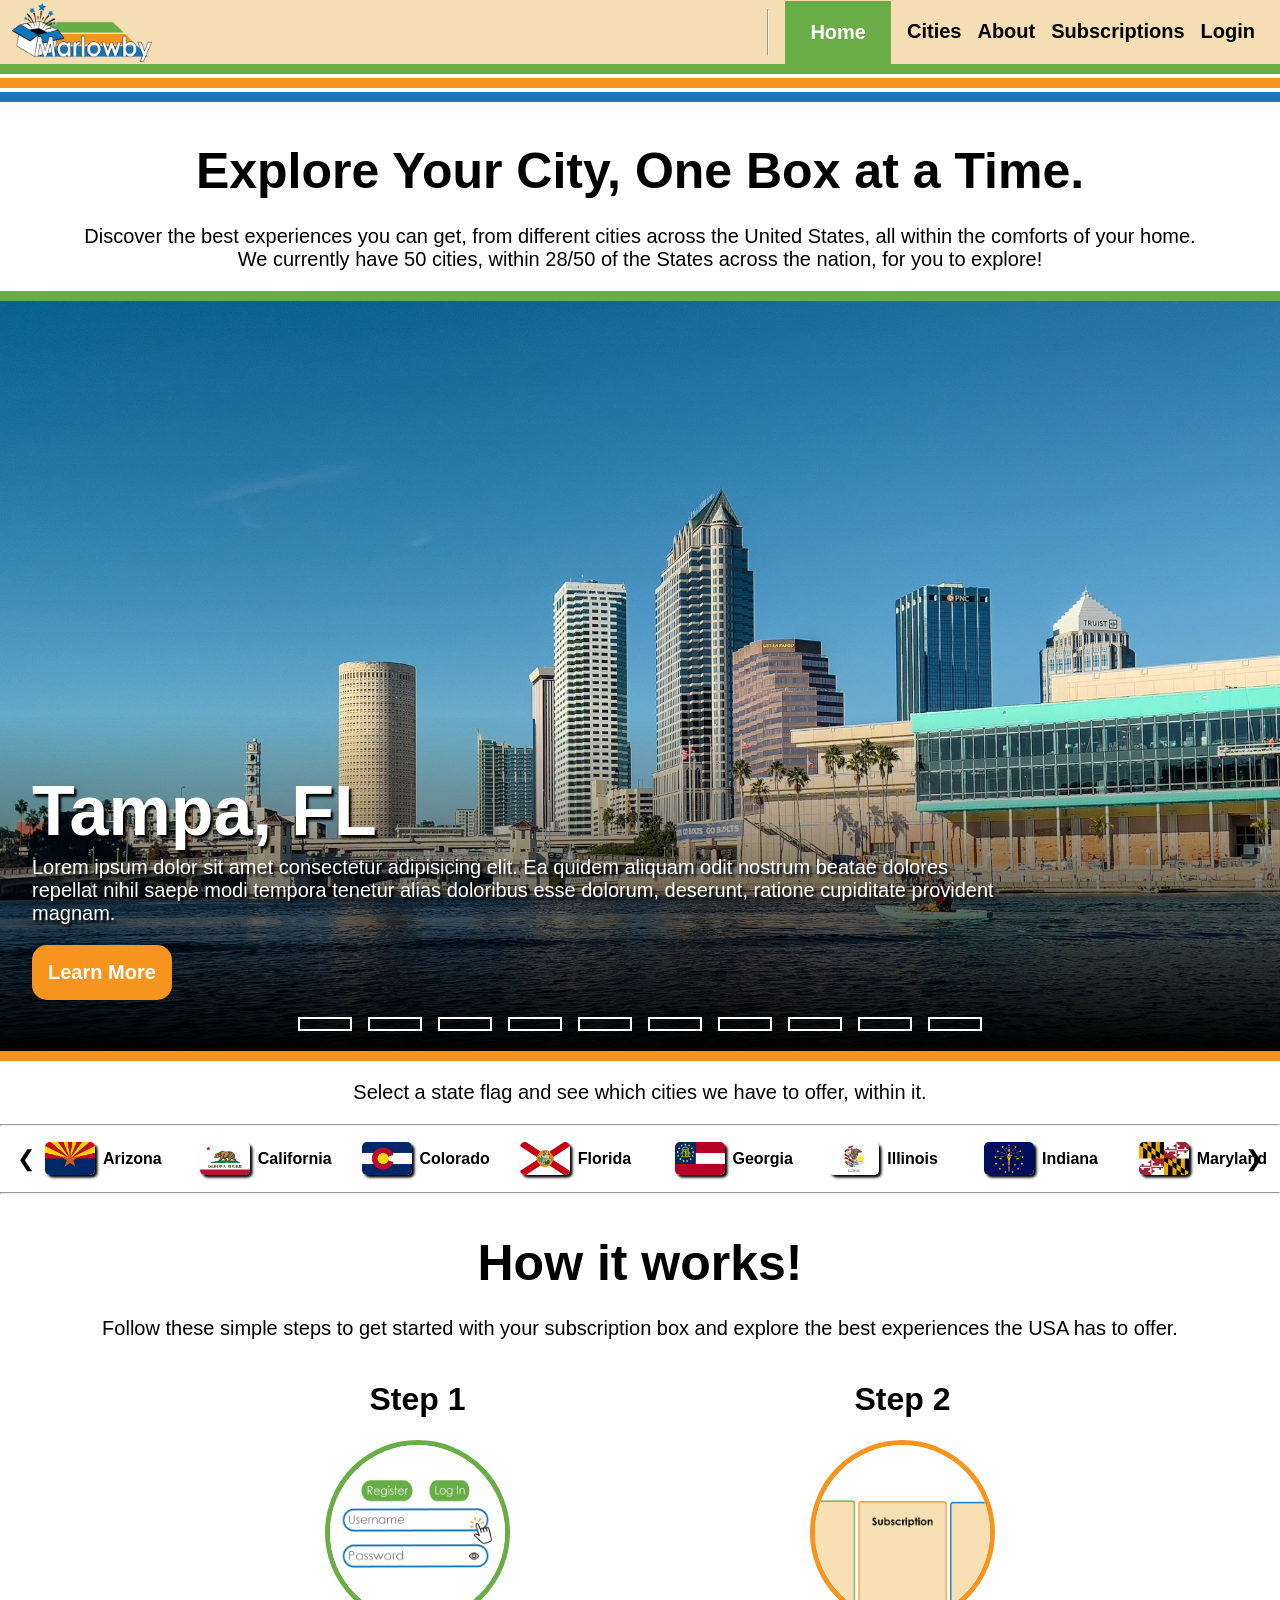
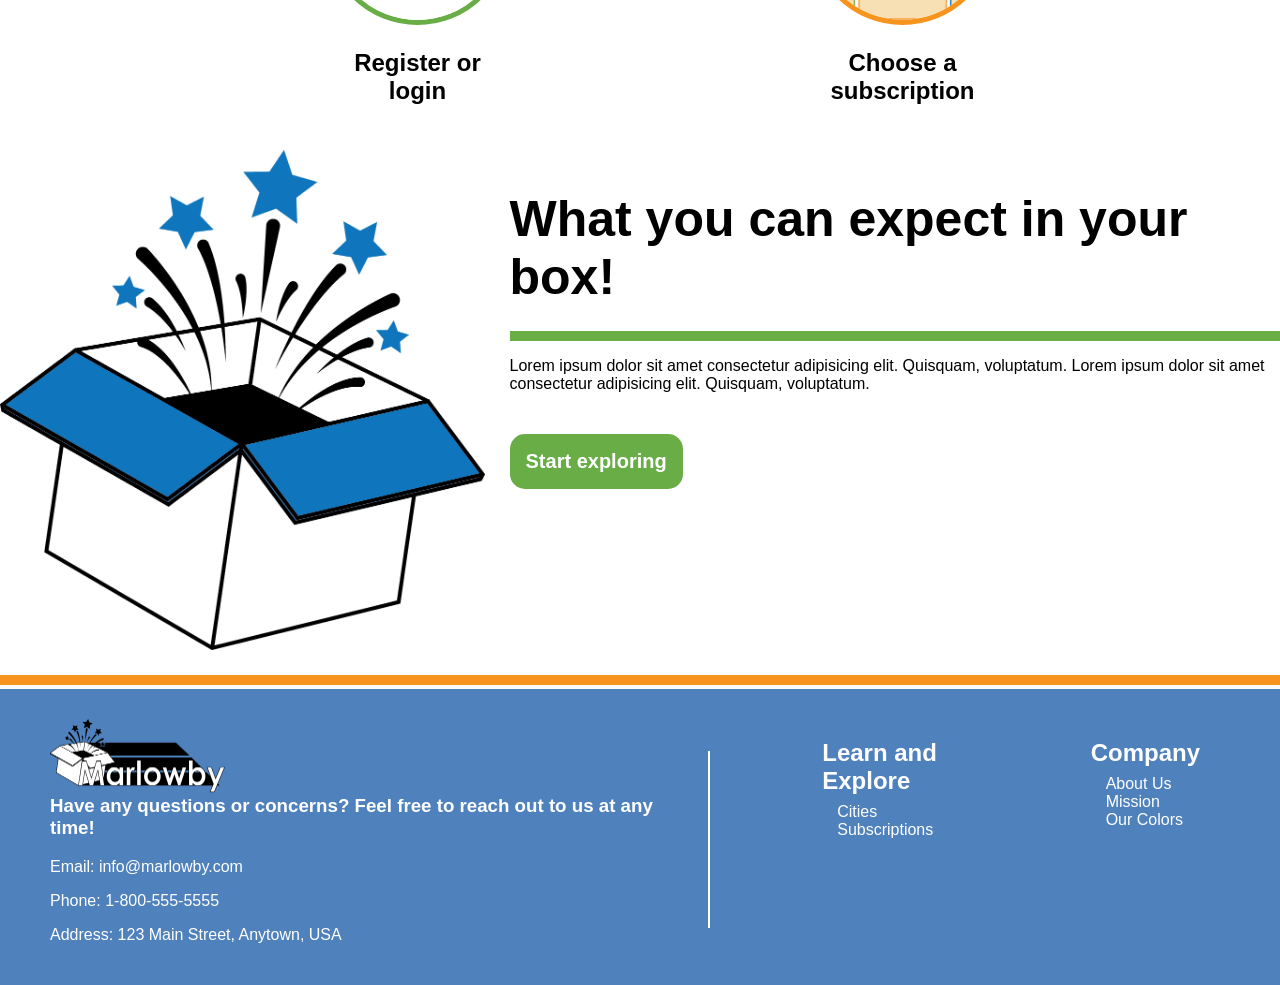
==== commit f379192d: "Adjusting NavBar.css and creating link to NavLogo." ====
--- a/index.html
+++ b/index.html
@@ -12,7 +12,7 @@
 </head>
 <body>
     <nav>
-        <img src="Images/Logo/Marlowby Website-NavLogo.png" translate="Marlowby">
+        <a><img src="Images/Logo/Marlowby Website-NavLogo.png" translate="Marlowby"></a>
         <ul class="navLinkes">
             <li id="welcomeMessage"></li>
             <hr>
@@ -111,16 +111,16 @@
             <input type="radio" name="r" id="r10">
         </div>
         <div class="citySliderNav">
-            <label for="r1" class="bar"></label>
-            <label for="r2" class="bar"></label>
-            <label for="r3" class="bar"></label>
-            <label for="r4" class="bar"></label>
-            <label for="r5" class="bar"></label>
-            <label for="r6" class="bar"></label>
-            <label for="r7" class="bar"></label>
-            <label for="r8" class="bar"></label>
-            <label for="r9" class="bar"></label>
-            <label for="r10" class="bar"></label>
+            <label for="r1" class="switchBar"></label>
+            <label for="r2" class="switchBar"></label>
+            <label for="r3" class="switchBar"></label>
+            <label for="r4" class="switchBar"></label>
+            <label for="r5" class="switchBar"></label>
+            <label for="r6" class="switchBar"></label>
+            <label for="r7" class="switchBar"></label>
+            <label for="r8" class="switchBar"></label>
+            <label for="r9" class="switchBar"></label>
+            <label for="r10" class="switchBar"></label>
         </div>
     </div>
      <div class="orangeLine">_</div>
--- a/NavBar.css
+++ b/NavBar.css
@@ -16,9 +16,11 @@
     top: 0;
     z-index: 1000;
 }
+nav a {
+    margin-right: auto;
+}
 nav img {
-    margin-right: auto;
-    margin-top: 0.25rem;
+    margin-top: 0.50rem;
     padding: 0.75rem;
     width: 140px;
 }
@@ -78,6 +80,12 @@
     background-color: rgb(28 117 188);
     color: transparent;
 }
+html, body {
+  margin: 0;
+  padding: 0;
+  width: 100%;
+  height: 100%;
+}
 
 /* MOBILE friendly */
 @media (max-width: 768px) {
--- a/indexStyle.css
+++ b/indexStyle.css
@@ -51,7 +51,7 @@
     background-color: rgb(247 148 30);
     color: white;
     border: none;
-    border-radius: 20px;
+    border-radius: 15px;
     cursor: pointer;
 }
 .cityInfo a {
@@ -83,19 +83,19 @@
     position: absolute;
     visibility: hidden;
 }
-.bar {
+.switchBar {
     width: 50px;
     height: 10px;
     border: 2px solid white;
     cursor: pointer;
     transition: 1s;
 }
-.bar:hover {
+.switchBar:hover {
     width: 55px;
     height: 15px;
     background-color: white;
 }
-.bar.active {
+.switchBar:active {
     background-color: white;
 }
 
@@ -149,7 +149,7 @@
     padding: 1rem;
     background-color: rgb(104 173 69);
     border: none;
-    border-radius: 20px;
+    border-radius: 15px;
     cursor: pointer;
     transition: 0.30s;
 }
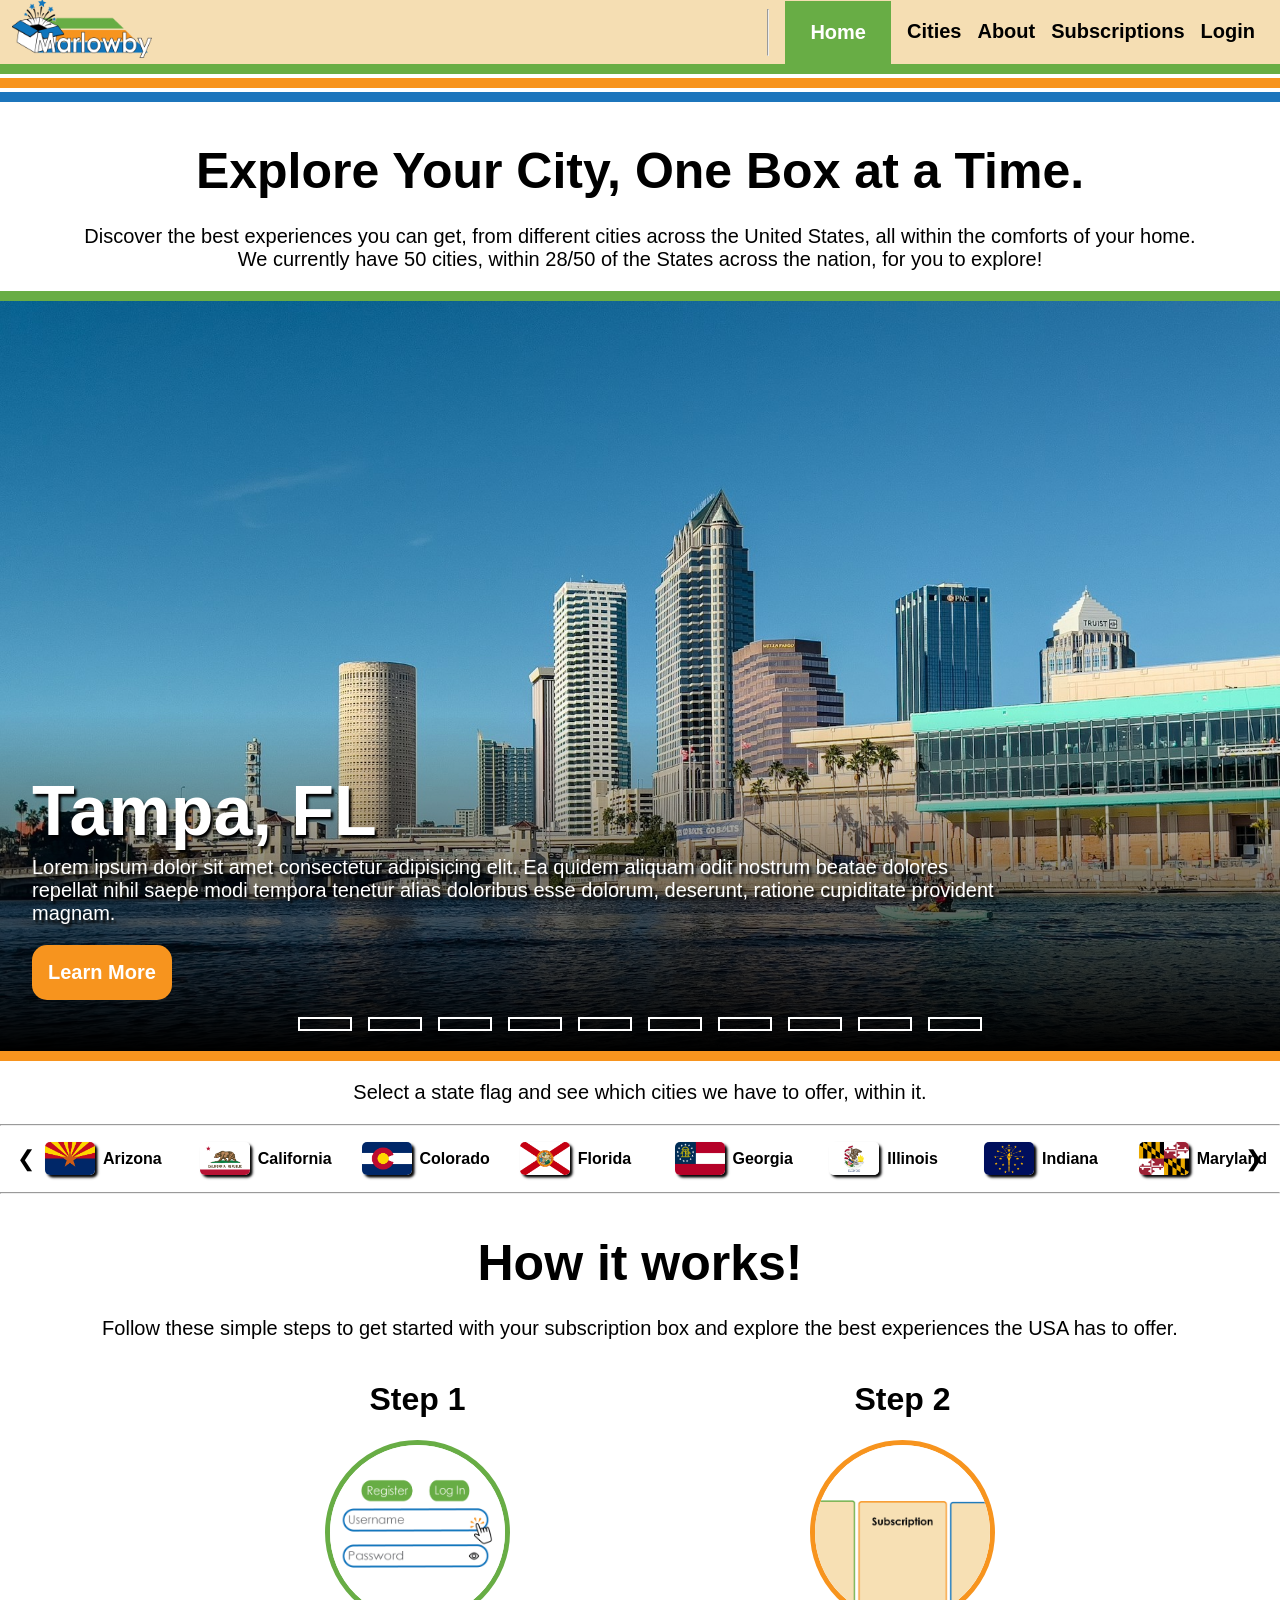
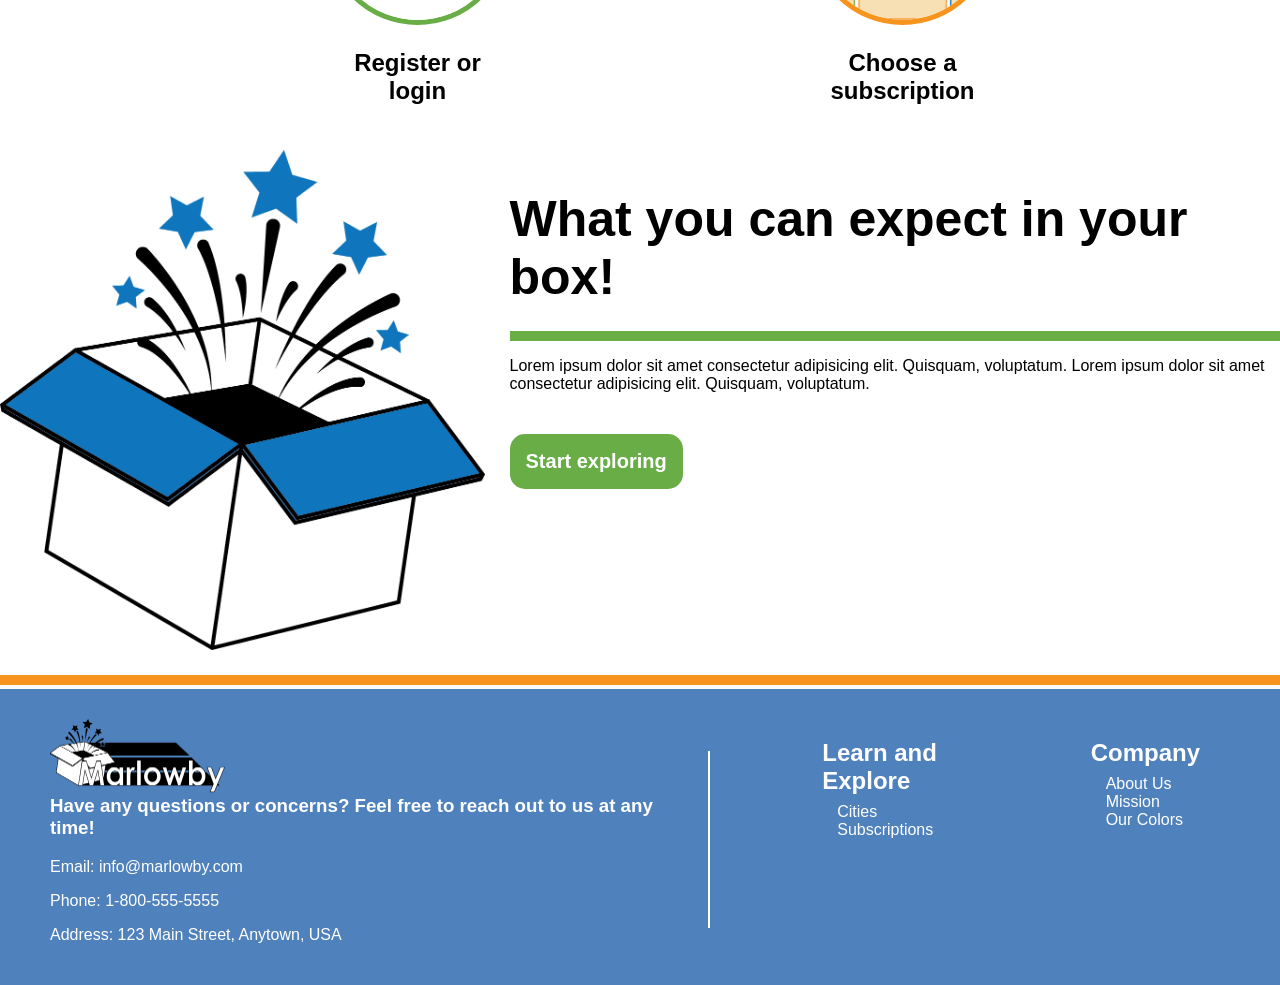
==== commit 895e590c: "Add coding for Navbar to have Mobile  controls." ====
--- a/index.html
+++ b/index.html
@@ -13,6 +13,11 @@
 <body>
     <nav>
         <a><img src="Images/Logo/Marlowby Website-NavLogo.png" translate="Marlowby"></a>
+        <button class="hamburger" type="button" aria-label="Toggle navigation" aria-expanded="false">
+            <span class="bar"></span>
+            <span class="bar"></span>
+            <span class="bar"></span>
+        </button>
         <ul class="navLinkes">
             <li id="welcomeMessage"></li>
             <hr>
@@ -339,6 +344,7 @@
     </footer>
 
     <script src="logInScripts.js"></script>
+    <script src="NavBarScript.js"></script>
     <script src="sliderScripts.js"></script>
 </body>
 </html>
--- a/NavBar.css
+++ b/NavBar.css
@@ -10,19 +10,19 @@
     align-items: center;
     justify-content: flex-end;
 }
+nav > a {
+    margin-right: auto;
+}
+nav img {
+    margin-top: auto;
+    padding: 0.75rem;
+    width: 140px;
+}
 .navBar {
     position: fixed;
     width: 100%;
     top: 0;
     z-index: 1000;
-}
-nav a {
-    margin-right: auto;
-}
-nav img {
-    margin-top: 0.50rem;
-    padding: 0.75rem;
-    width: 140px;
 }
 .navLinkes {
     list-style: none;
@@ -87,17 +87,99 @@
   height: 100%;
 }
 
-/* MOBILE friendly */
+/* HAMBURGER BUTTON */
+.hamburger {
+    left: 25px;
+    display: none;
+    background: transparent;
+    border: none;
+    cursor: pointer;
+    padding: 0.5rem;
+    z-index: 3;
+}
+.bar {
+    display: block;
+    width: 30px;
+    height: 5px;
+    margin: 5px auto;
+    background-color: black;
+    border-radius: 15px;
+    transition: all 0.3s ease-in-out;
+}
+
+/* MOBILE FRIENDLY */
 @media (max-width: 768px) {
 
     nav {
-        flex-direction: column;
-        padding: 1rem;
+        flex-direction: row;
+        justify-content: space-between;
+        flex-wrap: wrap;
+        height: auto;
+        height: 4rem;
+        padding: 0 1rem;
+        box-sizing: border-box;
+    }
+    nav img {
+        content: url(Images/Logo/MarlowbyWebsite-Icon.png);
+        width: 45px;
+    }
+    .hamburger {
+        display: block;
+        background: transparent;
+        border: none;
+        cursor: pointer;
+        padding: 0.5rem;
+        z-index: 3;
+    }
+    .hamburger.active .bar:nth-child(1) {
+        transform: translateY(10px) rotate(45deg);
     }
 
+    .hamburger.active .bar:nth-child(2) {
+        opacity: 0;
+    }
+
+    .hamburger.active .bar:nth-child(3) {
+        transform: translateY(-10px) rotate(-45deg);
+    }
     .navLinkes {
+        position: absolute;
+        top: 4rem;
+        left: 0;
+        width: 100%;
+        margin: 0;
+        padding: 0;
+        display: flex;
         flex-direction: column;
-        align-items: center;
-        gap: 1rem;
+        gap: 0;
+        background-color: rgb(104 173 69 / 95%);
+        max-height: 0;
+        overflow: hidden;
+        visibility: hidden;
+        transition: max-height 0.4s ease, visibility 0.4s ease;
+        z-index: 3;
     }
-}
+    .navLinkes.active {
+        max-height: 500px;
+        visibility: visible;
+    }
+    .navLinkes li,
+    #welcomeMessage {
+        padding: 1rem 25px;
+        font-size: 1.1rem;
+    }
+
+    .navLinkes li a {
+        display: block;
+        color: white;
+    }
+
+    .navLinkes li a:hover {
+        padding: 1rem;
+        font-size: large;
+    }
+
+    .navLinkes hr {
+        display: none;
+    }
+}
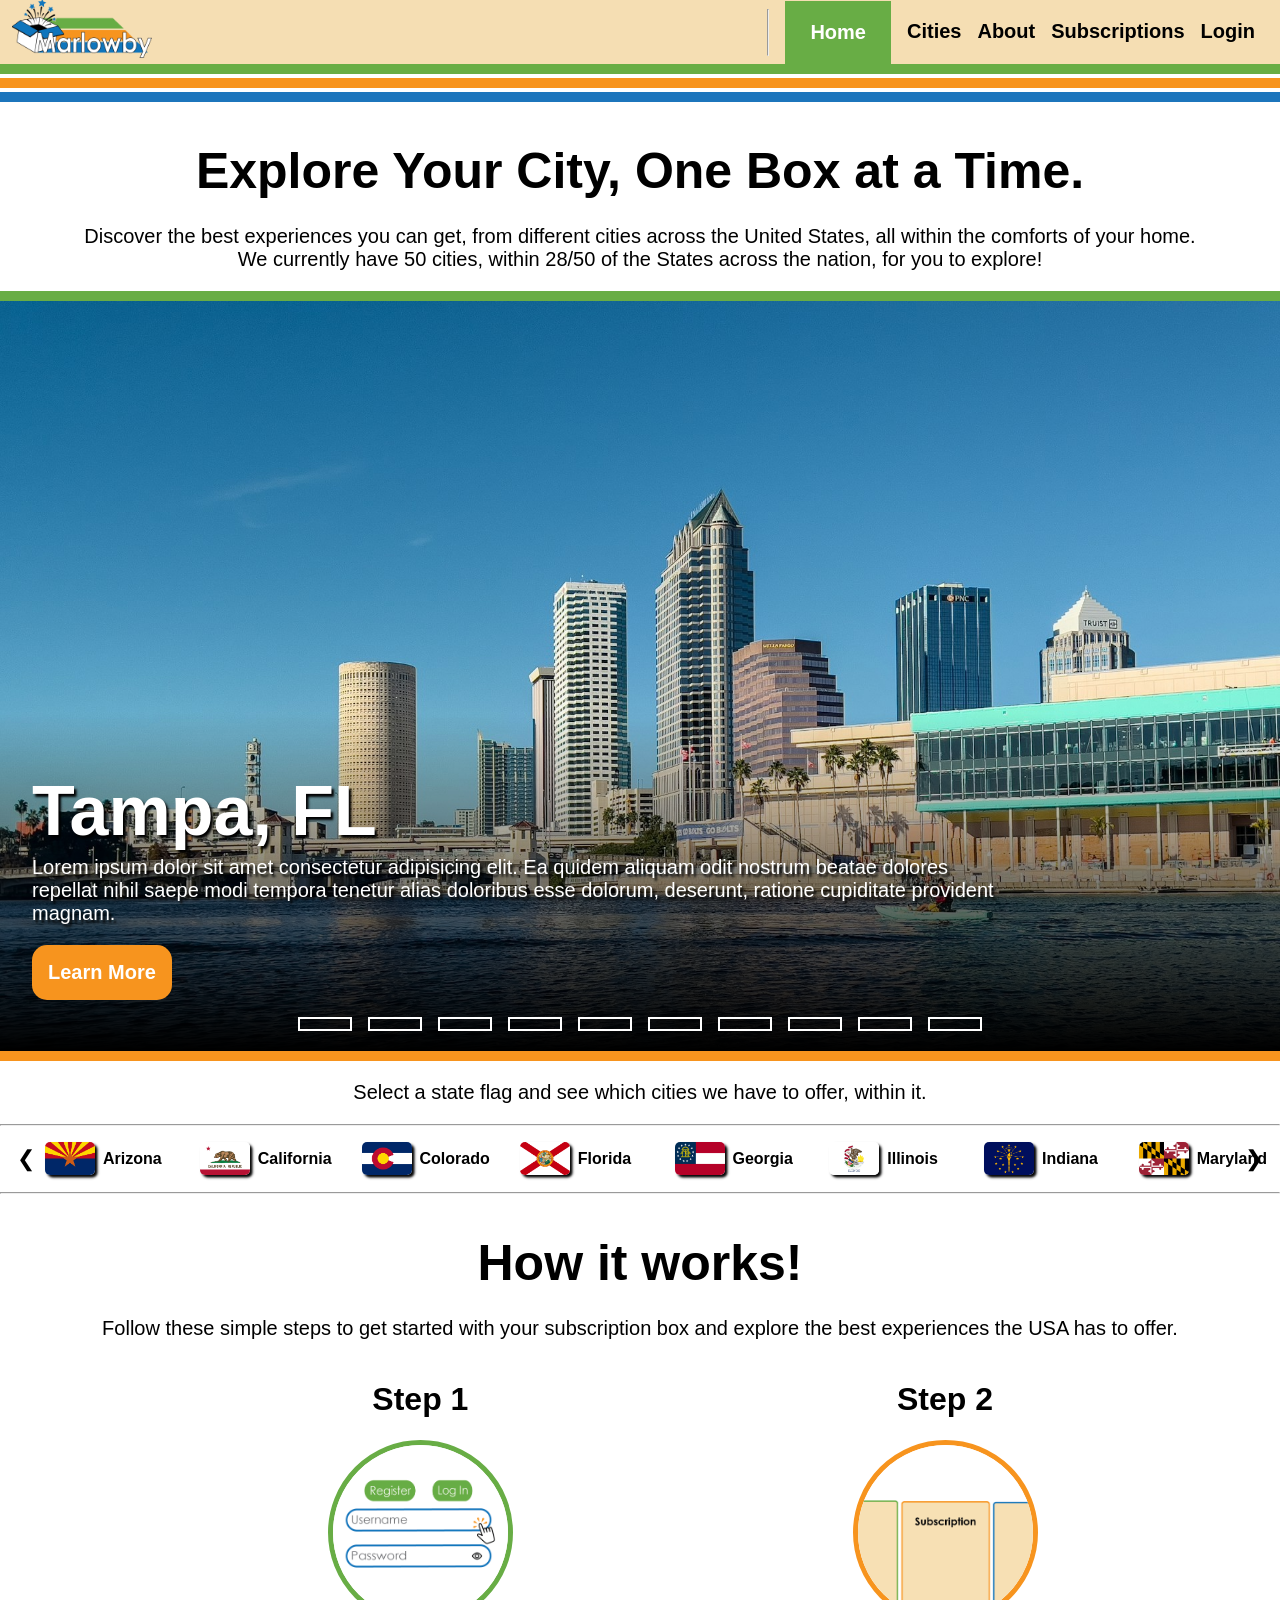
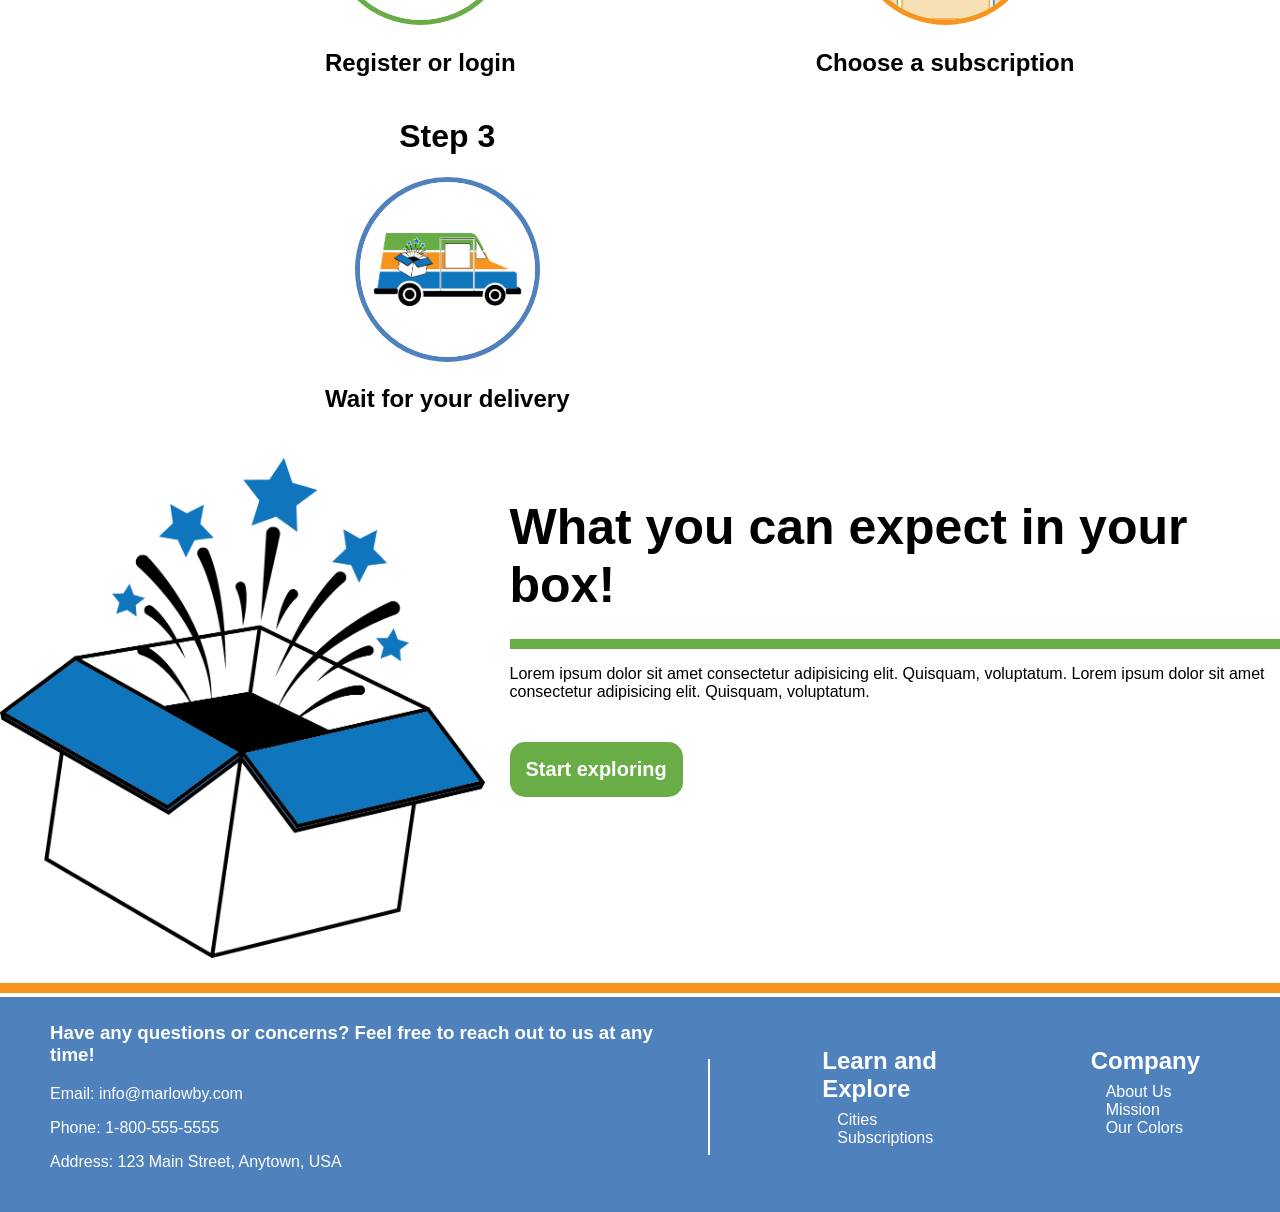
==== commit c10e22d4: "Refactor footer section: update logo visibility and enhance responsiveness in multiple HTML files; a" ====
--- a/index.html
+++ b/index.html
@@ -316,7 +316,7 @@
     <footer>
         <div class="footerInfo">
              <div class="contactInfo">
-                <img src="Images/Logo/Marlowby Website Logo-No Color.png" alt="Marlowby Logo">
+                <!--<img src="Images/Logo/Marlowby Website Logo-No Color.png" alt="Marlowby Logo">-->
                 <h3>Have any questions or concerns? Feel free to reach out to us at any time!</h3>
                 <p>Email: info@marlowby.com</p>
                 <p>Phone: 1-800-555-5555</p>
--- a/NavBar.css
+++ b/NavBar.css
@@ -120,15 +120,17 @@
         box-sizing: border-box;
     }
     nav img {
-        content: url(Images/Logo/MarlowbyWebsite-Icon.png);
-        width: 45px;
+        width: 125px;
+        margin-top: -5px;
+        margin-left: -15px;
     }
     .hamburger {
         display: block;
         background: transparent;
         border: none;
         cursor: pointer;
-        padding: 0.5rem;
+        margin-top: -5px;
+        right: 0.50px;
         z-index: 3;
     }
     .hamburger.active .bar:nth-child(1) {
@@ -166,19 +168,16 @@
     .navLinkes li,
     #welcomeMessage {
         padding: 1rem 25px;
-        font-size: 1.1rem;
+        font-size: 1.25rem;
+        color: white;
     }
-
+    .activePage{
+        background-color: rgb(247 148 30);
+    }
     .navLinkes li a {
         display: block;
         color: white;
     }
-
-    .navLinkes li a:hover {
-        padding: 1rem;
-        font-size: large;
-    }
-
     .navLinkes hr {
         display: none;
     }
--- a/indexStyle.css
+++ b/indexStyle.css
@@ -104,6 +104,7 @@
     text-align: center;
     padding: 0 25px;
     display: flex;
+    flex-wrap: wrap;
 }
 .steps img {
     width: 175px;
@@ -167,23 +168,15 @@
 /* MOBILE friendly */
 @media screen and (max-width: 750px) {
 
-    nav {
-        flex-direction: column;
-        height: auto;
-        padding: 15px;
-    }
-    nav ul {
-        flex-direction: column;
-        align-items: center;
-        padding: 0;
-    }
-    header p:first-child {
-        font-size: 30px !important;
-    }
-    header p:nth-child(2) {
-        font-size: 16px !important;
-        padding: 0 15px;
-    }
+    /* Header */
+    .sumInfo h1 {
+        font-size: 40px;
+    }
+    .sumInfo p {
+        padding: 0 10px;
+    }
+
+    /* City Slider */
     #citySlider figure, #citySlider figure img {
         height: 325px;
     }
@@ -192,8 +185,7 @@
         font-size: 35px;
     }
     .cityInfo p {
-        font-size: 14px;
-        width: 30%;
+        display: none;
     }
     .cityInfo button {
         padding: 0.75rem;
@@ -204,11 +196,11 @@
     .cityInfo a:hover {
     font-size: .90rem;
 }
-    .bar {
+    .switchBar {
         width: 25px;
         height: 5px;
     }
-    .bar:hover {
+    .switchBar:hover {
         width: 30px;
         height: 10px;
     }
@@ -216,4 +208,12 @@
         bottom: 10px;
         column-gap: 0.5rem;
     }
+
+    /* How it works */
+    .steps {
+        justify-content: center;
+    }
+    .step1, .step3 {
+        margin: 0;
+    }
 }
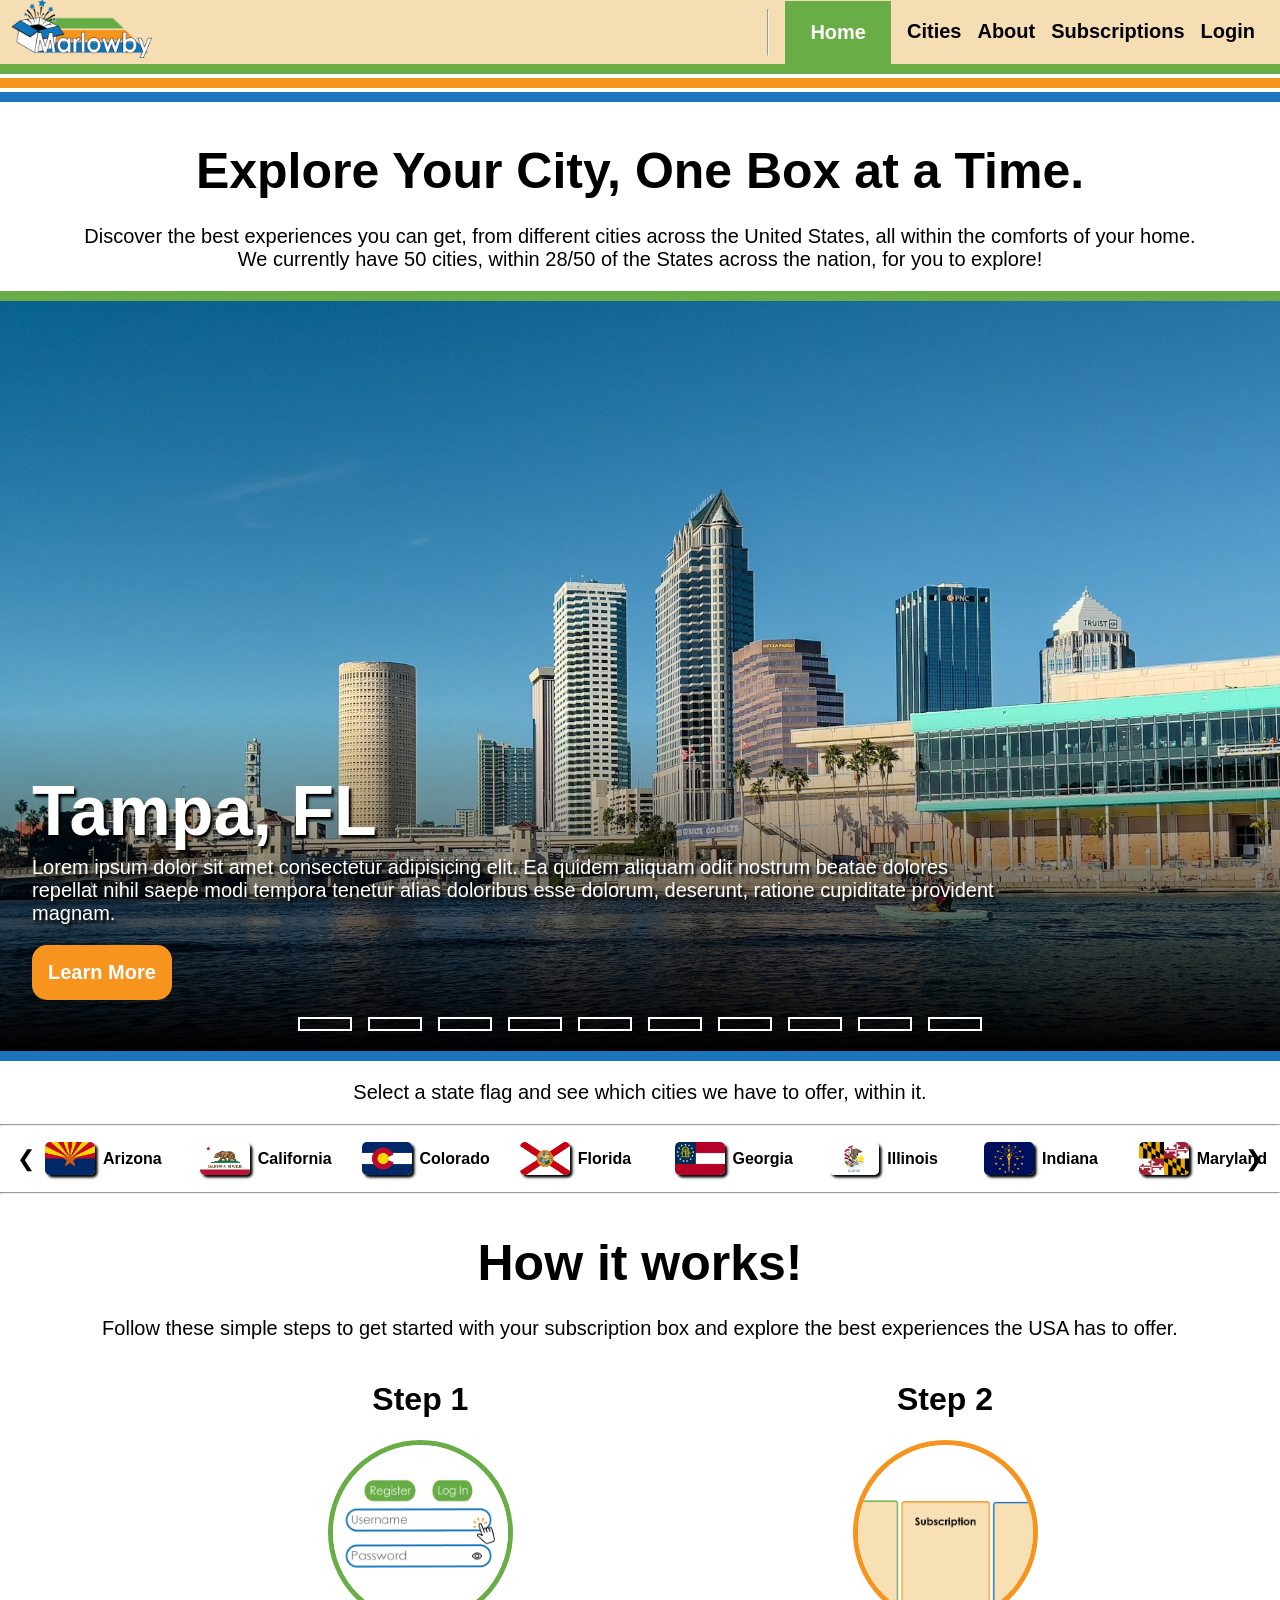
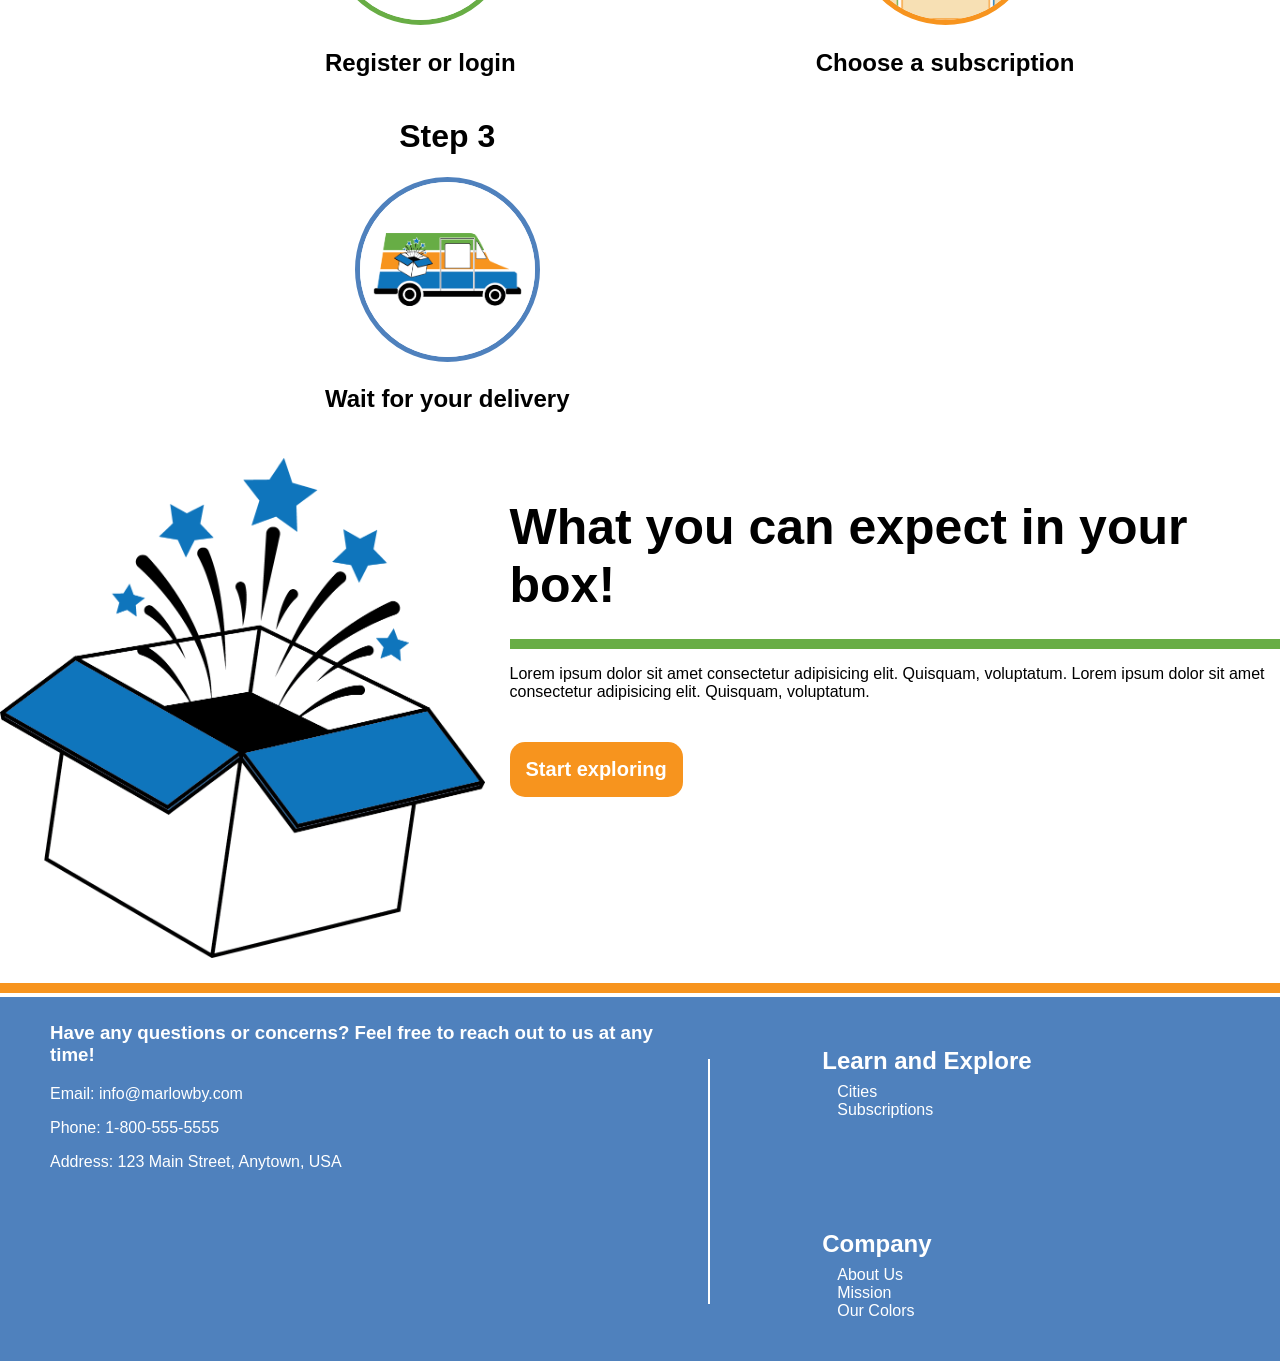
==== commit a105fe46: "Adjusted code within index.html and indexStyle.css to fit better within mobile." ====
--- a/index.html
+++ b/index.html
@@ -32,6 +32,7 @@
     <div class="orangeLine">_</div>
     <div class="blueLine">_</div>
 
+     <!--Header-->
     <header class="sumInfo">
         <h1>Explore Your City, One Box at a Time.</h1>
         <p>Discover the best experiences you can get, from different cities across the United States, all within the comforts of your home.<br>
@@ -128,7 +129,7 @@
             <label for="r10" class="switchBar"></label>
         </div>
     </div>
-     <div class="orangeLine">_</div>
+    <div class="blueLine">_</div>
     
     <!--States' Slider-->
     <div class="sumInfo">
--- a/Footer.css
+++ b/Footer.css
@@ -12,9 +12,9 @@
 .contactInfo {
     margin-left: 50px;
 }
-.contactInfo img{
+/*.contactInfo img{
     width: 175px;
-}
+}*/
 .contactInfo h3 {
     margin-top: -5px;
 }
@@ -24,6 +24,7 @@
 }
 .infoGroups {
     display: flex;
+    flex-wrap: wrap;
     gap: 75px;
     margin: 0 5rem;
 }
@@ -40,4 +41,17 @@
 .infoGroups li a:hover{
     font-size: larger;
     font-weight: bold;
+}
+
+@media screen and (max-width: 750px) {
+    .contactInfo {
+    margin-left: 15px;
+    }
+    footer hr {
+    margin: 1rem;
+    }
+    .infoGroups {
+        gap: 10px;
+        margin: 0;
+    }
 }
--- a/indexStyle.css
+++ b/indexStyle.css
@@ -148,11 +148,10 @@
 .boxShow button {
     margin-top: 25px;
     padding: 1rem;
-    background-color: rgb(104 173 69);
+    background-color: rgb(247 148 30);
     border: none;
     border-radius: 15px;
     cursor: pointer;
-    transition: 0.30s;
 }
 .boxShow button a {
    text-decoration: none;
@@ -178,35 +177,24 @@
 
     /* City Slider */
     #citySlider figure, #citySlider figure img {
-        height: 325px;
+        height: 300px;
     }
     .cityInfo h1 {
-        margin-top: 130px;
+        margin-top: 200px;
         font-size: 35px;
     }
     .cityInfo p {
         display: none;
     }
     .cityInfo button {
+        margin-top: 7px;
         padding: 0.75rem;
     }
     .cityInfo a {
-        font-size: .75rem;
-    }
-    .cityInfo a:hover {
-    font-size: .90rem;
-}
-    .switchBar {
-        width: 25px;
-        height: 5px;
-    }
-    .switchBar:hover {
-        width: 30px;
-        height: 10px;
+        font-size: .90rem;
     }
     .citySliderNav {
-        bottom: 10px;
-        column-gap: 0.5rem;
+        display: none;
     }
 
     /* How it works */
@@ -216,4 +204,30 @@
     .step1, .step3 {
         margin: 0;
     }
+
+    /* Box Showing */
+    .boxShow {
+        flex-wrap: wrap;
+    }
+    .boxShow img {
+    width: 100%;
+    height: auto;
+    }
+    .boxShow h1 {
+    font-size: 35px;
+    font-weight: bold;
+    text-align: center;
+    margin-top: 2px;
+    padding: 0 15px;
+    }
+    .boxShow p {
+        padding: 0 15px;
+        margin-bottom: 0;
+    }
+    .boxShow button{
+        width: 100%;
+        text-align: center;
+        margin: 1rem 0;
+        border-radius: 0;
+    }
 }
